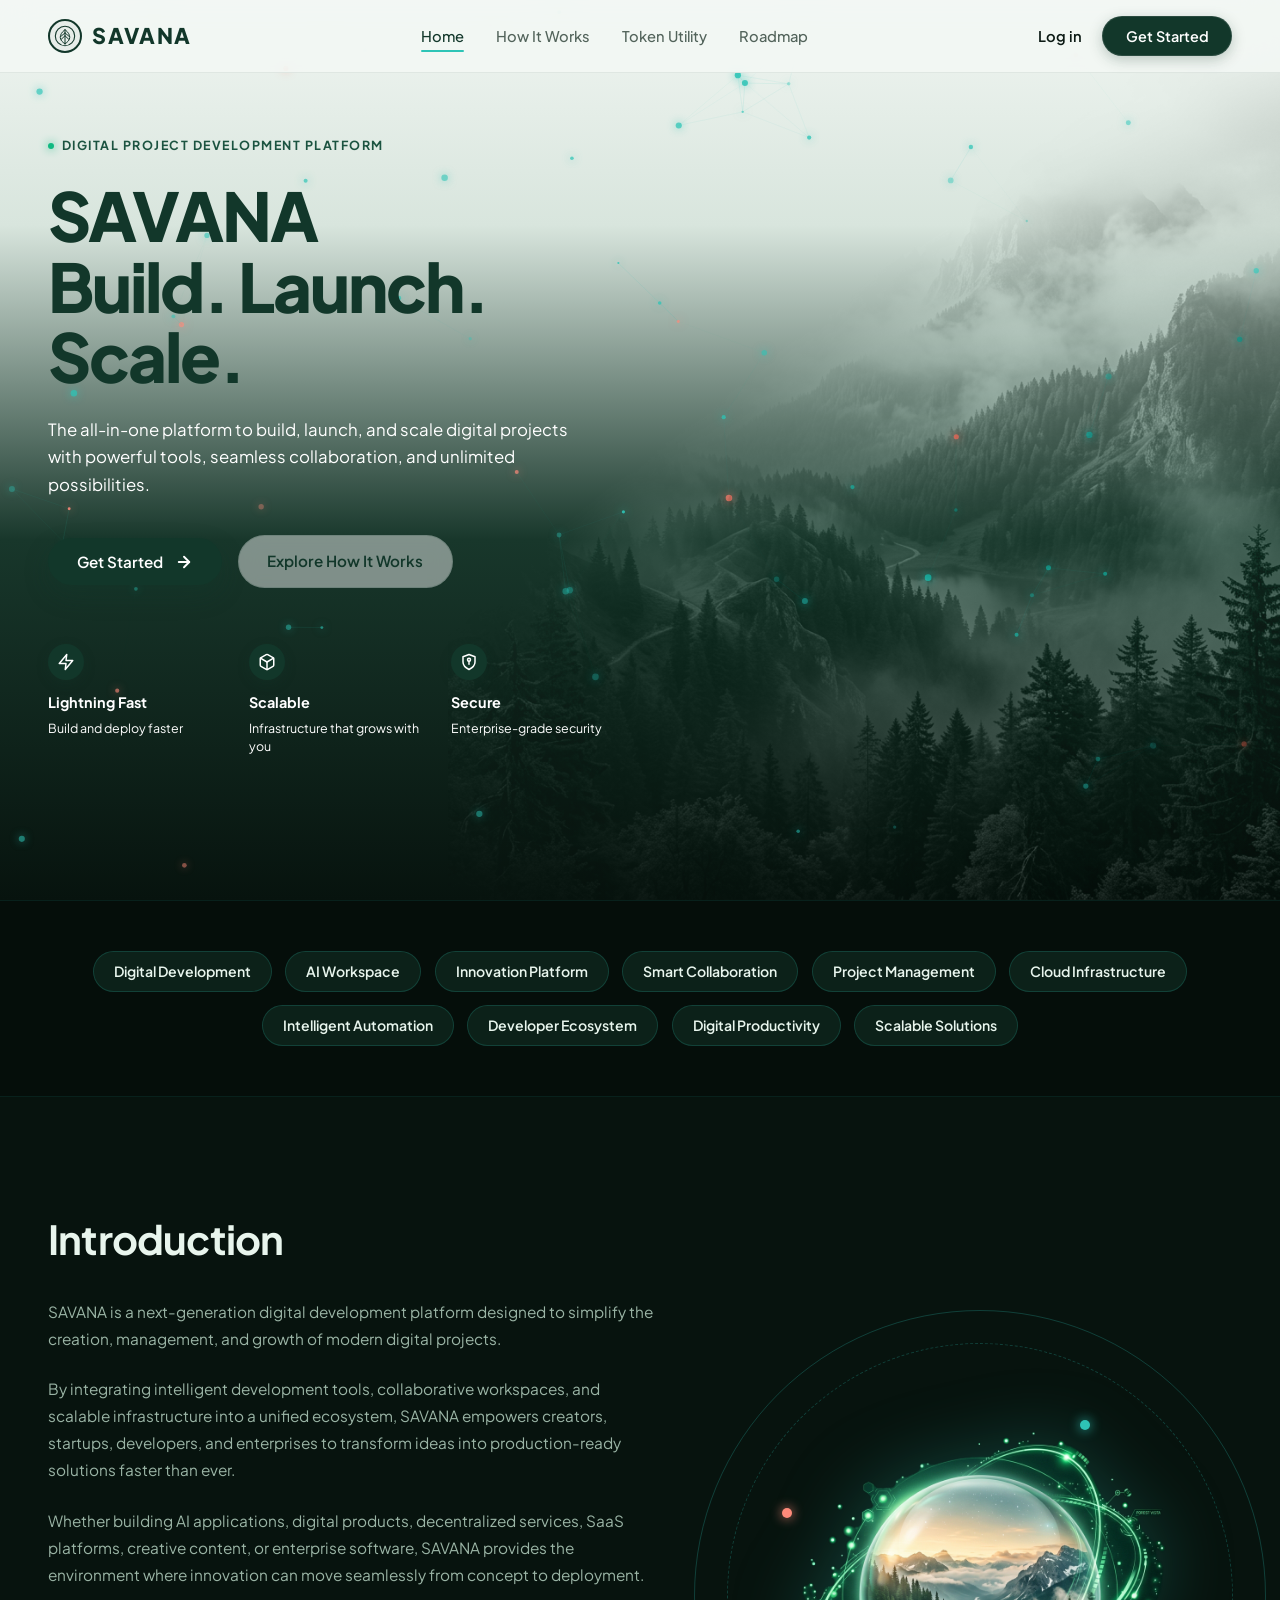
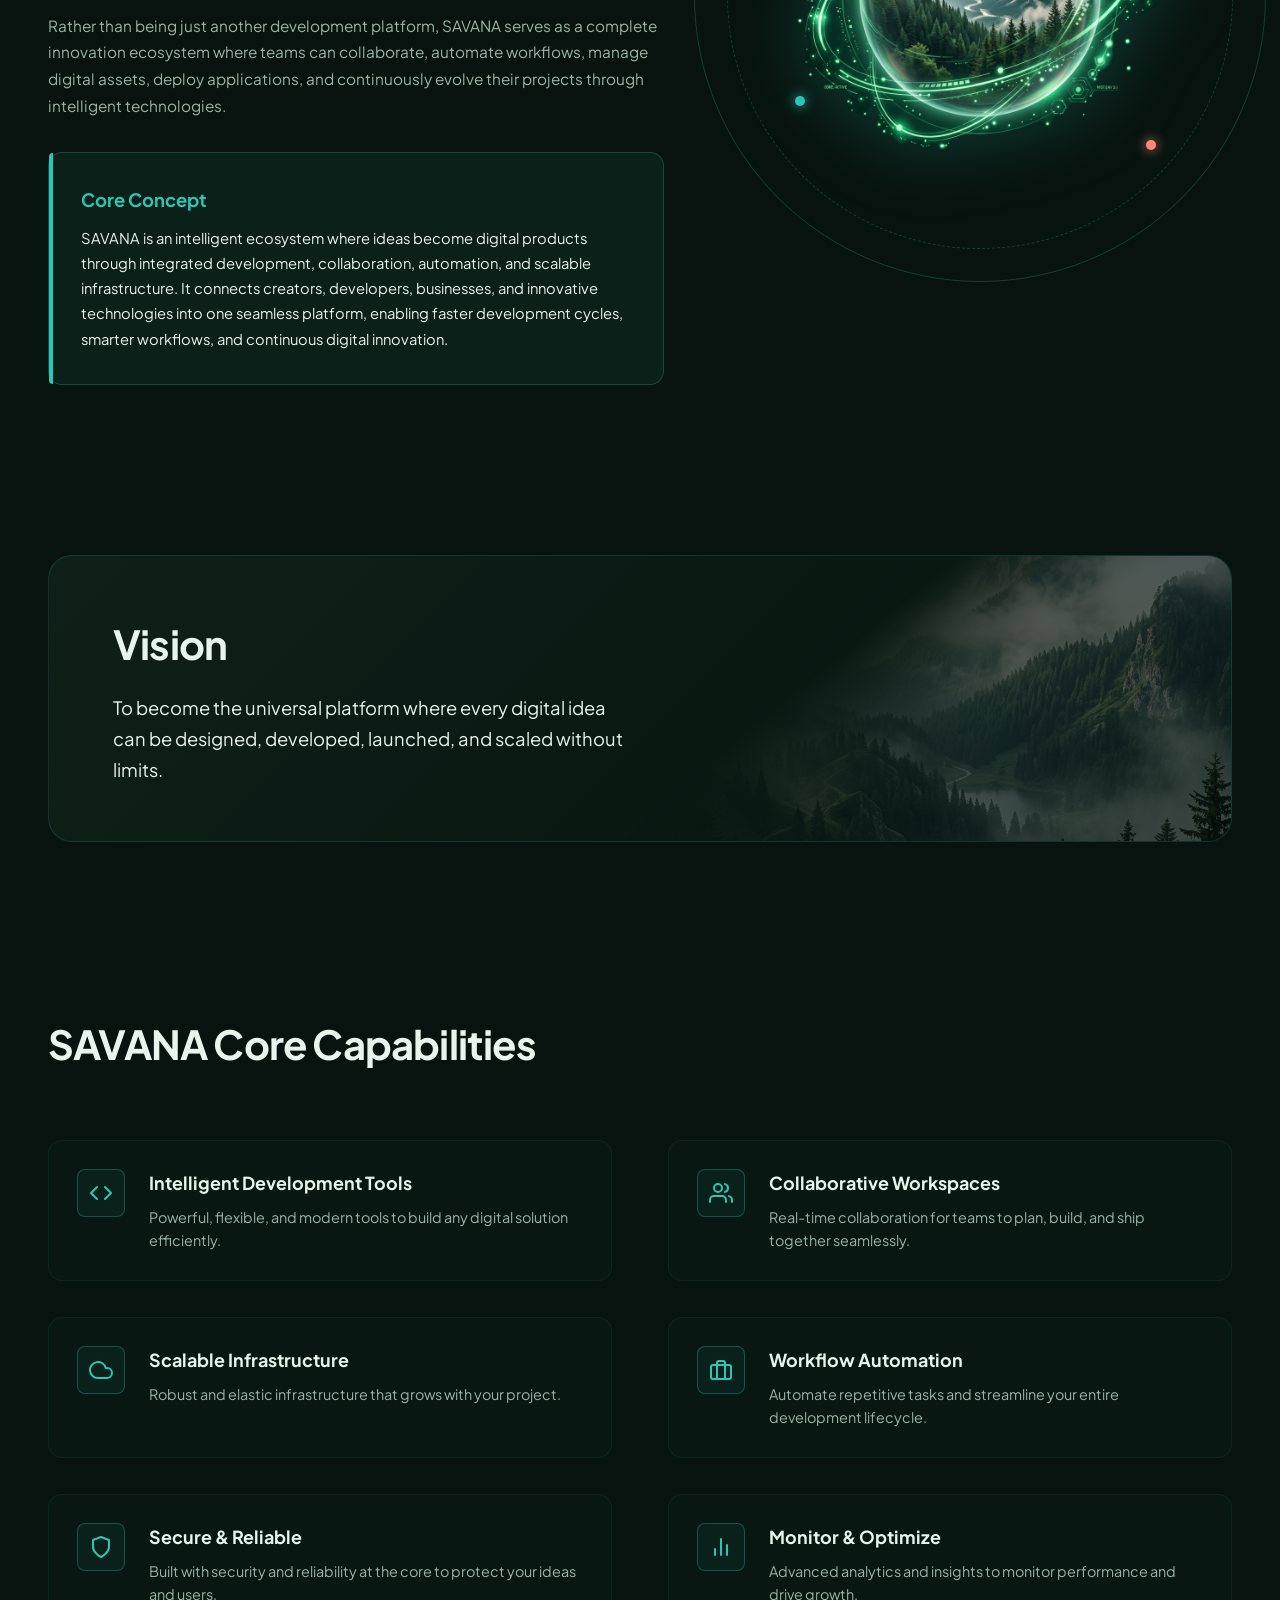
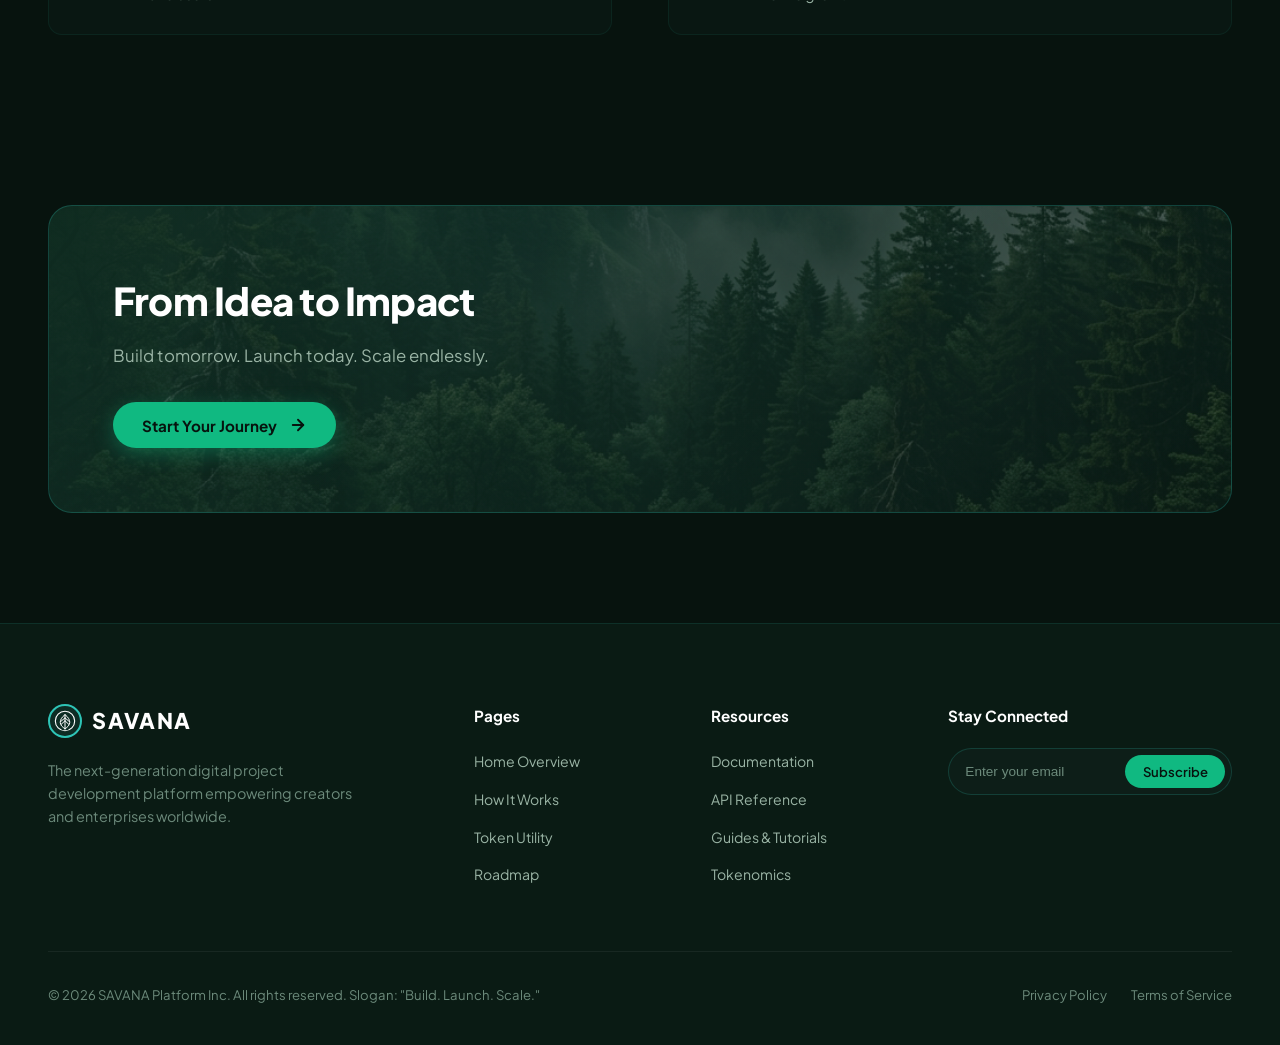
==== index.html @ 6db21a4c "Add files via upload" ====
<!DOCTYPE html>
<html lang="en">
<head>
  <meta charset="UTF-8">
  <meta name="viewport" content="width=device-width, initial-scale=1.0">
  <title>SAVANA - Build. Launch. Scale. | Digital Project Development Platform</title>
  <meta name="description" content="The all-in-one platform to build, launch, and scale digital projects with powerful tools, seamless collaboration, and unlimited possibilities.">
  
  <!-- Favicon -->
  <link rel="icon" type="image/svg+xml" href="assets/logo.svg">
  
  <!-- Google Fonts -->
  <link rel="preconnect" href="https://fonts.googleapis.com">
  <link rel="preconnect" href="https://fonts.gstatic.com" crossorigin>
  <link href="https://fonts.googleapis.com/css2?family=Plus+Jakarta+Sans:ital,wght@0,300;0,400;0,500;0,600;0,700;0,800;1,400&display=swap" rel="stylesheet">
  
  <!-- Main CSS -->
  <link rel="stylesheet" href="style.css">
</head>
<body>

  <!-- SITE HEADER / NAVBAR -->
  <header class="site-header" id="site-header">
    <div class="container header-container">
      <!-- Logo -->
      <a href="index.html" class="brand-logo" id="brand-logo">
        <div class="logo-icon">
          <svg width="22" height="22" viewBox="0 0 100 100" fill="none" stroke="currentColor" stroke-width="4.5" stroke-linecap="round" stroke-linejoin="round">
            <circle cx="50" cy="50" r="44" stroke-width="5" />
            <line x1="50" y1="85" x2="50" y2="21" />
            <path d="M 50 85 C 22 70 20 45 50 21 C 80 45 78 70 50 85 Z" />
            <line x1="50" y1="36" x2="31" y2="52" />
            <line x1="50" y1="49" x2="33" y2="65" />
            <line x1="50" y1="36" x2="69" y2="52" />
            <line x1="50" y1="49" x2="67" y2="65" />
          </svg>
        </div>
        <span>SAVANA</span>
      </a>

      <!-- Navigation Links -->
      <nav>
        <ul class="nav-menu">
          <li><a href="index.html" class="nav-link active">Home</a></li>
          <li><a href="how-it-works.html" class="nav-link">How It Works</a></li>
          <li><a href="tokenomics.html" class="nav-link">Token Utility</a></li>
          <li><a href="roadmap.html" class="nav-link">Roadmap</a></li>
        </ul>
      </nav>

      <!-- Action Buttons -->
      <div class="nav-actions">
        <button class="btn-login" id="open-login-btn">Log in</button>
        <button class="btn-primary" id="open-signup-btn">Get Started</button>
      </div>

      <!-- Mobile Toggle -->
      <div class="mobile-toggle" id="mobile-toggle" aria-label="Toggle Navigation">
        <span></span>
        <span></span>
        <span></span>
      </div>
    </div>
  </header>

  <!-- MAIN CONTENT -->
  <main>

    <!-- HERO SECTION -->
    <section class="hero-wrapper" id="hero">
      <canvas id="hero-canvas" class="hero-bg-canvas"></canvas>
      <div class="hero-image-overlay"></div>

      <div class="container">
        <div class="hero-content">
          <!-- Subtitle / Badge -->
          <div class="hero-badge">
            <span class="badge-pulse"></span>
            DIGITAL PROJECT DEVELOPMENT PLATFORM
          </div>

          <!-- Main Title & Tagline -->
          <h1 class="hero-title">
            <span>SAVANA</span>
            <span>Build. Launch.</span>
            <span>Scale.</span>
          </h1>

          <!-- Description -->
          <p class="hero-description">
            The all-in-one platform to build, launch, and scale digital projects with powerful tools, seamless collaboration, and unlimited possibilities.
          </p>

          <!-- Buttons -->
          <div class="hero-actions">
            <button class="btn-hero-primary trigger-auth" data-action="Get Started">
              Get Started
              <svg width="18" height="18" viewBox="0 0 24 24" fill="none" stroke="currentColor" stroke-width="2.5" stroke-linecap="round" stroke-linejoin="round">
                <line x1="5" y1="12" x2="19" y2="12"></line>
                <polyline points="12 5 19 12 12 19"></polyline>
              </svg>
            </button>
            <a href="how-it-works.html" class="btn-hero-secondary">
              Explore How It Works
            </a>
          </div>

          <!-- Feature Callouts (3 Badges) -->
          <div class="hero-features">
            <!-- Lightning Fast -->
            <div class="feature-badge-item">
              <div class="feature-icon-wrapper">
                <svg width="18" height="18" viewBox="0 0 24 24" fill="none" stroke="currentColor" stroke-width="2" stroke-linecap="round" stroke-linejoin="round">
                  <polygon points="13 2 3 14 12 14 11 22 21 10 12 10 13 2"></polygon>
                </svg>
              </div>
              <h3 class="feature-badge-title">Lightning Fast</h3>
              <p class="feature-badge-desc">Build and deploy faster</p>
            </div>

            <!-- Scalable -->
            <div class="feature-badge-item">
              <div class="feature-icon-wrapper">
                <svg width="18" height="18" viewBox="0 0 24 24" fill="none" stroke="currentColor" stroke-width="2" stroke-linecap="round" stroke-linejoin="round">
                  <path d="M21 16V8a2 2 0 0 0-1-1.73l-7-4a2 2 0 0 0-2 0l-7 4A2 2 0 0 0 3 8v8a2 2 0 0 0 1 1.73l7 4a2 2 0 0 0 2 0l7-4A2 2 0 0 0 21 16z"></path>
                  <polyline points="3.27 6.96 12 12.01 20.73 6.96"></polyline>
                  <line x1="12" y1="22.08" x2="12" y2="12"></line>
                </svg>
              </div>
              <h3 class="feature-badge-title">Scalable</h3>
              <p class="feature-badge-desc">Infrastructure that grows with you</p>
            </div>

            <!-- Secure -->
            <div class="feature-badge-item">
              <div class="feature-icon-wrapper">
                <svg width="18" height="18" viewBox="0 0 24 24" fill="none" stroke="currentColor" stroke-width="2" stroke-linecap="round" stroke-linejoin="round">
                  <path d="M12 22s8-4 8-10V5l-8-3-8 3v7c0 6 8 10 8 10z"></path>
                  <path d="M12 11a2 2 0 1 0 0-4 2 2 0 0 0 0 4z"></path>
                  <path d="M12 11v4"></path>
                </svg>
              </div>
              <h3 class="feature-badge-title">Secure</h3>
              <p class="feature-badge-desc">Enterprise-grade security</p>
            </div>
          </div>

        </div>
      </div>
    </section>

    <!-- ECOSYSTEM KEYWORDS BADGES -->
    <section class="keywords-section">
      <div class="container">
        <div class="keywords-cloud">
          <span class="keyword-badge">Digital Development</span>
          <span class="keyword-badge">AI Workspace</span>
          <span class="keyword-badge">Innovation Platform</span>
          <span class="keyword-badge">Smart Collaboration</span>
          <span class="keyword-badge">Project Management</span>
          <span class="keyword-badge">Cloud Infrastructure</span>
          <span class="keyword-badge">Intelligent Automation</span>
          <span class="keyword-badge">Developer Ecosystem</span>
          <span class="keyword-badge">Digital Productivity</span>
          <span class="keyword-badge">Scalable Solutions</span>
        </div>
      </div>
    </section>

    <!-- INTRODUCTION SECTION -->
    <section class="section-intro" id="platform">
      <div class="container">
        <div class="intro-grid">
          
          <!-- Text Column -->
          <div class="intro-text-content">
            <h2 class="section-title">Introduction</h2>
            
            <p>SAVANA is a next-generation digital development platform designed to simplify the creation, management, and growth of modern digital projects.</p>
            
            <p>By integrating intelligent development tools, collaborative workspaces, and scalable infrastructure into a unified ecosystem, SAVANA empowers creators, startups, developers, and enterprises to transform ideas into production-ready solutions faster than ever.</p>
            
            <p>Whether building AI applications, digital products, decentralized services, SaaS platforms, creative content, or enterprise software, SAVANA provides the environment where innovation can move seamlessly from concept to deployment.</p>
            
            <p>Rather than being just another development platform, SAVANA serves as a complete innovation ecosystem where teams can collaborate, automate workflows, manage digital assets, deploy applications, and continuously evolve their projects through intelligent technologies.</p>

            <!-- Core Concept Box -->
            <div class="concept-box">
              <h3 class="concept-title">Core Concept</h3>
              <p style="margin:0; font-size:0.92rem; color:var(--color-text-dark-main); line-height:1.7;">
                SAVANA is an intelligent ecosystem where ideas become digital products through integrated development, collaboration, automation, and scalable infrastructure. It connects creators, developers, businesses, and innovative technologies into one seamless platform, enabling faster development cycles, smarter workflows, and continuous digital innovation.
              </p>
            </div>
          </div>

          <!-- Globe Graphic Column -->
          <div class="intro-visual-wrapper">
            <div class="orb-display-card">
              <!-- Outer CSS Rings & Nodes -->
              <div class="orbital-ring ring-1"></div>
              <div class="orbital-ring ring-2"></div>
              <div class="orbital-node" style="top: 10%; right: 25%;"></div>
              <div class="orbital-node coral" style="bottom: 15%; right: 10%;"></div>
              <div class="orbital-node" style="bottom: 25%; left: 8%;"></div>
              <div class="orbital-node coral" style="top: 30%; left: 5%;"></div>
              
              <!-- Orbital Globe Orb Image -->
              <img src="assets/globe_orb.png" alt="SAVANA Ecosystem Orbital Orb" class="orb-img">
            </div>
          </div>

        </div>
      </div>
    </section>

    <!-- VISION SECTION -->
    <section class="section-vision">
      <div class="container">
        <div class="vision-card">
          <div class="vision-bg-art"></div>
          <div class="vision-content">
            <h2 class="section-title">Vision</h2>
            <p class="vision-text">
              To become the universal platform where every digital idea can be designed, developed, launched, and scaled without limits.
            </p>
          </div>
        </div>
      </div>
    </section>

    <!-- SAVANA CORE CAPABILITIES -->
    <section class="section-capabilities">
      <div class="container">
        <div class="capabilities-header">
          <h2 class="section-title">SAVANA Core Capabilities</h2>
        </div>

        <div class="capabilities-grid">
          
          <!-- 1. Intelligent Development Tools -->
          <div class="capability-card" data-capability="Intelligent Development Tools">
            <div class="capability-icon">
              <svg width="24" height="24" viewBox="0 0 24 24" fill="none" stroke="currentColor" stroke-width="2" stroke-linecap="round" stroke-linejoin="round">
                <polyline points="16 18 22 12 16 6"></polyline>
                <polyline points="8 6 2 12 8 18"></polyline>
              </svg>
            </div>
            <div class="capability-body">
              <h3 class="capability-title">Intelligent Development Tools</h3>
              <p class="capability-desc">Powerful, flexible, and modern tools to build any digital solution efficiently.</p>
            </div>
          </div>

          <!-- 2. Collaborative Workspaces -->
          <div class="capability-card" data-capability="Collaborative Workspaces">
            <div class="capability-icon">
              <svg width="24" height="24" viewBox="0 0 24 24" fill="none" stroke="currentColor" stroke-width="2" stroke-linecap="round" stroke-linejoin="round">
                <path d="M17 21v-2a4 4 0 0 0-4-4H5a4 4 0 0 0-4 4v2"></path>
                <circle cx="9" cy="7" r="4"></circle>
                <path d="M23 21v-2a4 4 0 0 0-3-3.87"></path>
                <path d="M16 3.13a4 4 0 0 1 0 7.75"></path>
              </svg>
            </div>
            <div class="capability-body">
              <h3 class="capability-title">Collaborative Workspaces</h3>
              <p class="capability-desc">Real-time collaboration for teams to plan, build, and ship together seamlessly.</p>
            </div>
          </div>

          <!-- 3. Scalable Infrastructure -->
          <div class="capability-card" data-capability="Scalable Infrastructure">
            <div class="capability-icon">
              <svg width="24" height="24" viewBox="0 0 24 24" fill="none" stroke="currentColor" stroke-width="2" stroke-linecap="round" stroke-linejoin="round">
                <path d="M18 10h-1.26A8 8 0 1 0 9 20h9a5 5 0 0 0 0-10z"></path>
              </svg>
            </div>
            <div class="capability-body">
              <h3 class="capability-title">Scalable Infrastructure</h3>
              <p class="capability-desc">Robust and elastic infrastructure that grows with your project.</p>
            </div>
          </div>

          <!-- 4. Workflow Automation -->
          <div class="capability-card" data-capability="Workflow Automation">
            <div class="capability-icon">
              <svg width="24" height="24" viewBox="0 0 24 24" fill="none" stroke="currentColor" stroke-width="2" stroke-linecap="round" stroke-linejoin="round">
                <rect x="2" y="7" width="20" height="14" rx="2" ry="2"></rect>
                <path d="M16 21V5a2 2 0 0 0-2-2h-4a2 2 0 0 0-2 2v16"></path>
              </svg>
            </div>
            <div class="capability-body">
              <h3 class="capability-title">Workflow Automation</h3>
              <p class="capability-desc">Automate repetitive tasks and streamline your entire development lifecycle.</p>
            </div>
          </div>

          <!-- 5. Secure & Reliable -->
          <div class="capability-card" data-capability="Secure & Reliable">
            <div class="capability-icon">
              <svg width="24" height="24" viewBox="0 0 24 24" fill="none" stroke="currentColor" stroke-width="2" stroke-linecap="round" stroke-linejoin="round">
                <path d="M12 22s8-4 8-10V5l-8-3-8 3v7c0 6 8 10 8 10z"></path>
              </svg>
            </div>
            <div class="capability-body">
              <h3 class="capability-title">Secure & Reliable</h3>
              <p class="capability-desc">Built with security and reliability at the core to protect your ideas and users.</p>
            </div>
          </div>

          <!-- 6. Monitor & Optimize -->
          <div class="capability-card" data-capability="Monitor & Optimize">
            <div class="capability-icon">
              <svg width="24" height="24" viewBox="0 0 24 24" fill="none" stroke="currentColor" stroke-width="2" stroke-linecap="round" stroke-linejoin="round">
                <line x1="18" y1="20" x2="18" y2="10"></line>
                <line x1="12" y1="20" x2="12" y2="4"></line>
                <line x1="6" y1="20" x2="6" y2="14"></line>
              </svg>
            </div>
            <div class="capability-body">
              <h3 class="capability-title">Monitor & Optimize</h3>
              <p class="capability-desc">Advanced analytics and insights to monitor performance and drive growth.</p>
            </div>
          </div>

        </div>
      </div>
    </section>

    <!-- FROM IDEA TO IMPACT CTA BANNER -->
    <section class="section-cta">
      <div class="container">
        <div class="cta-banner-card">
          <div class="cta-bg-artwork"></div>
          <div class="cta-content">
            <h2 class="cta-title">From Idea to Impact</h2>
            <p class="cta-subtitle">Build tomorrow. Launch today. Scale endlessly.</p>
            <button class="btn-cta-green trigger-auth" data-action="Start Your Journey">
              Start Your Journey
              <svg width="18" height="18" viewBox="0 0 24 24" fill="none" stroke="currentColor" stroke-width="2.5" stroke-linecap="round" stroke-linejoin="round">
                <line x1="5" y1="12" x2="19" y2="12"></line>
                <polyline points="12 5 19 12 12 19"></polyline>
              </svg>
            </button>
          </div>
        </div>
      </div>
    </section>

  </main>

  <!-- FOOTER -->
  <footer class="site-footer">
    <div class="container">
      <div class="footer-grid">
        
        <div class="footer-brand">
          <a href="index.html" class="brand-logo footer-logo">
            <div class="logo-icon">
              <svg width="22" height="22" viewBox="0 0 100 100" fill="none" stroke="currentColor" stroke-width="4.5" stroke-linecap="round" stroke-linejoin="round">
                <circle cx="50" cy="50" r="44" stroke-width="5" />
                <line x1="50" y1="85" x2="50" y2="21" />
                <path d="M 50 85 C 22 70 20 45 50 21 C 80 45 78 70 50 85 Z" />
                <line x1="50" y1="36" x2="31" y2="52" />
                <line x1="50" y1="49" x2="33" y2="65" />
                <line x1="50" y1="36" x2="69" y2="52" />
                <line x1="50" y1="49" x2="67" y2="65" />
              </svg>
            </div>
            <span>SAVANA</span>
          </a>
          <p class="footer-tagline">
            The next-generation digital project development platform empowering creators and enterprises worldwide.
          </p>
        </div>

        <div>
          <h4 class="footer-heading">Pages</h4>
          <ul class="footer-links">
            <li><a href="index.html">Home Overview</a></li>
            <li><a href="how-it-works.html">How It Works</a></li>
            <li><a href="tokenomics.html">Token Utility</a></li>
            <li><a href="roadmap.html">Roadmap</a></li>
          </ul>
        </div>

        <div>
          <h4 class="footer-heading">Resources</h4>
          <ul class="footer-links">
            <li><a href="roadmap.html">Documentation</a></li>
            <li><a href="how-it-works.html">API Reference</a></li>
            <li><a href="how-it-works.html">Guides & Tutorials</a></li>
            <li><a href="tokenomics.html">Tokenomics</a></li>
          </ul>
        </div>

        <div>
          <h4 class="footer-heading">Stay Connected</h4>
          <form class="newsletter-form" id="newsletter-form">
            <div class="newsletter-input-group">
              <input type="email" placeholder="Enter your email" required>
              <button type="submit" class="btn-subscribe">Subscribe</button>
            </div>
          </form>
        </div>

      </div>

      <div class="footer-bottom">
        <p>&copy; 2026 SAVANA Platform Inc. All rights reserved. Slogan: "Build. Launch. Scale."</p>
        <div style="display: flex; gap: 1.5rem;">
          <a href="#" style="color: inherit;">Privacy Policy</a>
          <a href="#" style="color: inherit;">Terms of Service</a>
        </div>
      </div>
    </div>
  </footer>

  <!-- AUTH MODAL -->
  <div class="modal-overlay" id="auth-modal">
    <div class="modal-box">
      <button class="modal-close" id="modal-close-btn">&times;</button>
      <h3 class="modal-title" id="modal-title">Get Started with SAVANA</h3>
      <p class="modal-subtitle" id="modal-subtitle">Enter your details to create your developer workspace.</p>
      
      <form id="auth-form">
        <div class="form-group">
          <label for="input-email">Email Address</label>
          <input type="email" id="input-email" class="form-control" placeholder="name@company.com" required>
        </div>
        <div class="form-group">
          <label for="input-password">Password</label>
          <input type="password" id="input-password" class="form-control" placeholder="••••••••••••" required>
        </div>
        <button type="submit" class="btn-form-submit" id="modal-submit-btn">Create Free Account</button>
      </form>
    </div>
  </div>

  <div class="toast-container" id="toast-container"></div>
  <script src="script.js"></script>
</body>
</html>
---- style.css ----
/* ==========================================================================
   SAVANA - Modern Digital Project Development Platform
   Design System & Master Stylesheet (Multi-Page Expansion)
   ========================================================================== */

/* --------------------------------------------------------------------------
   1. COLOR PALETTE & DESIGN TOKENS
   -------------------------------------------------------------------------- */
:root {
  /* Color System */
  --color-bg-light: #f3f7f4;
  --color-bg-header: rgba(243, 247, 244, 0.88);
  --color-bg-dark: #07130e;
  --color-bg-dark-alt: #0a1b14;
  --color-bg-card: rgba(16, 36, 28, 0.65);
  --color-bg-card-hover: rgba(23, 50, 39, 0.85);

  /* Primary & Accent Colors */
  --color-primary: #12372a;
  --color-primary-hover: #1b4d3e;
  --color-accent-mint: #2ec4b6;
  --color-accent-emerald: #10b981;
  --color-accent-glow: #34d399;
  --color-accent-coral: #ff8a7a;
  --color-accent-coral-glow: #ff9f8e;

  /* Typography Colors */
  --color-text-main: #0c1a14;
  --color-text-muted: #52635a;
  --color-text-dark-main: #e8f5ed;
  --color-text-dark-muted: #9ab4a5;
  --color-text-dark-sub: #6c8a7b;

  /* Glassmorphism & Borders */
  --border-light: rgba(18, 55, 42, 0.12);
  --border-dark: rgba(46, 196, 182, 0.18);
  --border-glow: rgba(46, 196, 182, 0.4);
  --glass-bg: rgba(255, 255, 255, 0.1);
  --glass-border: rgba(255, 255, 255, 0.18);
  --glass-dark-bg: rgba(12, 28, 22, 0.7);

  /* Fonts */
  --font-family:
    "Plus Jakarta Sans", -apple-system, BlinkMacSystemFont, "Segoe UI", Roboto,
    sans-serif;
  --font-mono: "JetBrains Mono", monospace;

  /* Shadows & Easing */
  --shadow-sm: 0 4px 12px rgba(0, 0, 0, 0.05);
  --shadow-md: 0 8px 30px rgba(0, 0, 0, 0.15);
  --shadow-glow: 0 0 25px rgba(46, 196, 182, 0.25);
  --shadow-coral-glow: 0 0 20px rgba(255, 138, 122, 0.3);
  --transition-fast: 0.2s cubic-bezier(0.16, 1, 0.3, 1);
  --transition-normal: 0.35s cubic-bezier(0.16, 1, 0.3, 1);
  --transition-slow: 0.6s cubic-bezier(0.16, 1, 0.3, 1);

  /* Border Radius */
  --radius-sm: 8px;
  --radius-md: 14px;
  --radius-lg: 24px;
  --radius-full: 9999px;
}

/* --------------------------------------------------------------------------
   2. GLOBAL RESET & BASE STYLES
   -------------------------------------------------------------------------- */
*,
*::before,
*::after {
  box-sizing: border-box;
  margin: 0;
  padding: 0;
}

html {
  font-family: var(--font-family);
  font-size: 16px;
  scroll-behavior: smooth;
  background-color: var(--color-bg-dark);
  color: var(--color-text-dark-main);
  -webkit-font-smoothing: antialiased;
  -moz-osx-font-smoothing: grayscale;
}

body {
  min-height: 100vh;
  overflow-x: hidden;
  line-height: 1.6;
}

a {
  color: inherit;
  text-decoration: none;
}

button {
  font-family: inherit;
  cursor: pointer;
  border: none;
  background: none;
}

img,
svg {
  display: block;
  max-width: 100%;
}

.container {
  width: 100%;
  max-width: 1240px;
  margin: 0 auto;
  padding: 0 1.75rem;
}

/* Custom Scrollbar */
::-webkit-scrollbar {
  width: 8px;
}

::-webkit-scrollbar-track {
  background: var(--color-bg-dark);
}

::-webkit-scrollbar-thumb {
  background: rgba(46, 196, 182, 0.25);
  border-radius: var(--radius-full);
}

::-webkit-scrollbar-thumb:hover {
  background: var(--color-accent-mint);
}

/* --------------------------------------------------------------------------
   3. HEADER & NAVIGATION
   -------------------------------------------------------------------------- */
.site-header {
  position: fixed;
  top: 0;
  left: 0;
  right: 0;
  z-index: 1000;
  background: var(--color-bg-header);
  backdrop-filter: blur(16px);
  -webkit-backdrop-filter: blur(16px);
  border-bottom: 1px solid rgba(18, 55, 42, 0.08);
  transition: all var(--transition-normal);
}

.site-header.scrolled {
  background: rgba(7, 19, 14, 0.88);
  border-bottom: 1px solid rgba(46, 196, 182, 0.15);
  box-shadow: 0 10px 30px rgba(0, 0, 0, 0.3);
}

.header-container {
  display: flex;
  align-items: center;
  justify-content: space-between;
  height: 72px;
}

.brand-logo {
  display: flex;
  align-items: center;
  gap: 0.65rem;
  font-weight: 800;
  font-size: 1.35rem;
  letter-spacing: 0.06em;
  color: var(--color-primary);
  transition: color var(--transition-fast);
}

.site-header.scrolled .brand-logo {
  color: #ffffff;
}

.logo-icon {
  width: 34px;
  height: 34px;
  display: flex;
  align-items: center;
  justify-content: center;
  border-radius: 50%;
  border: 2px solid var(--color-primary);
  background: rgba(18, 55, 42, 0.05);
  transition: all var(--transition-fast);
}

.site-header.scrolled .logo-icon {
  border-color: var(--color-accent-mint);
  background: rgba(46, 196, 182, 0.1);
}

.brand-logo:hover .logo-icon {
  transform: rotate(15deg) scale(1.05);
}

.nav-menu {
  display: flex;
  align-items: center;
  gap: 2rem;
  list-style: none;
}

.nav-link {
  font-size: 0.92rem;
  font-weight: 500;
  color: var(--color-text-muted);
  transition: color var(--transition-fast);
  position: relative;
  padding: 0.4rem 0;
}

.site-header.scrolled .nav-link {
  color: var(--color-text-dark-muted);
}

.nav-link:hover,
.nav-link.active {
  color: var(--color-primary);
}

.site-header.scrolled .nav-link:hover,
.site-header.scrolled .nav-link.active {
  color: var(--color-accent-mint);
}

.nav-link::after {
  content: "";
  position: absolute;
  bottom: 0;
  left: 0;
  width: 0;
  height: 2px;
  background: var(--color-accent-mint);
  border-radius: 2px;
  transition: width var(--transition-fast);
}

.nav-link:hover::after,
.nav-link.active::after {
  width: 100%;
}

.nav-actions {
  display: flex;
  align-items: center;
  gap: 1.25rem;
}

.btn-login {
  font-size: 0.92rem;
  font-weight: 600;
  color: var(--color-text-main);
  transition: color var(--transition-fast);
}

.site-header.scrolled .btn-login {
  color: var(--color-text-dark-main);
}

.btn-login:hover {
  color: var(--color-accent-emerald);
}

.btn-primary {
  display: inline-flex;
  align-items: center;
  justify-content: center;
  gap: 0.5rem;
  padding: 0.65rem 1.4rem;
  background: var(--color-primary);
  color: #ffffff;
  font-size: 0.9rem;
  font-weight: 600;
  border-radius: var(--radius-full);
  transition: all var(--transition-fast);
  box-shadow: 0 4px 14px rgba(18, 55, 42, 0.25);
  border: 1px solid rgba(255, 255, 255, 0.1);
}

.btn-primary:hover {
  background: var(--color-primary-hover);
  transform: translateY(-2px);
  box-shadow: 0 8px 24px rgba(18, 55, 42, 0.4);
}

.mobile-toggle {
  display: none;
  flex-direction: column;
  gap: 5px;
  width: 28px;
  height: 20px;
}

.mobile-toggle span {
  display: block;
  height: 2px;
  width: 100%;
  background: var(--color-text-main);
  border-radius: 2px;
  transition: all var(--transition-fast);
}

/* --------------------------------------------------------------------------
   4. HERO SECTION (HOME)
   -------------------------------------------------------------------------- */
.hero-wrapper {
  position: relative;
  min-height: 100vh;
  padding-top: 130px;
  padding-bottom: 90px;
  background: linear-gradient(180deg,
      #f1f6f2 0%,
      #d8e5dd 25%,
      #18372b 60%,
      #07130e 100%);
  overflow: hidden;
}

.hero-bg-canvas {
  position: absolute;
  top: 0;
  left: 0;
  width: 100%;
  height: 100%;
  pointer-events: none;
  z-index: 1;
}

.hero-image-overlay {
  position: absolute;
  top: 0;
  right: 0;
  width: 65%;
  height: 100%;
  background-image: url("assets/hero_bg.png");
  background-size: cover;
  background-position: center right;
  opacity: 0.45;
  mix-blend-mode: luminosity;
  mask-image:
    linear-gradient(to left, rgba(0, 0, 0, 1) 30%, rgba(0, 0, 0, 0) 100%),
    linear-gradient(to bottom, rgba(0, 0, 0, 1) 70%, rgba(0, 0, 0, 0) 100%);
  -webkit-mask-image:
    linear-gradient(to left, rgba(0, 0, 0, 1) 30%, rgba(0, 0, 0, 0) 100%),
    linear-gradient(to bottom, rgba(0, 0, 0, 1) 70%, rgba(0, 0, 0, 0) 100%);
  pointer-events: none;
  z-index: 2;
}

.hero-content {
  position: relative;
  z-index: 10;
  max-width: 640px;
}

.hero-badge {
  display: inline-flex;
  align-items: center;
  gap: 0.5rem;
  font-size: 0.78rem;
  font-weight: 700;
  letter-spacing: 0.12em;
  text-transform: uppercase;
  color: #1b5340;
  margin-bottom: 1.5rem;
}

.badge-pulse {
  width: 6px;
  height: 6px;
  background-color: var(--color-accent-emerald);
  border-radius: 50%;
  box-shadow: 0 0 10px var(--color-accent-emerald);
  animation: pulse-dot 2s infinite;
}

@keyframes pulse-dot {
  0% {
    transform: scale(0.95);
    box-shadow: 0 0 0 0 rgba(16, 185, 129, 0.7);
  }

  70% {
    transform: scale(1);
    box-shadow: 0 0 0 8px rgba(16, 185, 129, 0);
  }

  100% {
    transform: scale(0.95);
    box-shadow: 0 0 0 0 rgba(16, 185, 129, 0);
  }
}

.hero-title {
  font-size: 4.2rem;
  line-height: 1.05;
  font-weight: 800;
  letter-spacing: -0.03em;
  color: var(--color-primary);
  margin-bottom: 1.5rem;
}

.hero-title span {
  display: block;
}

.hero-description {
  font-size: 1.05rem;
  line-height: 1.65;
  color: #ffffff;
  margin-bottom: 2.25rem;
  max-width: 520px;
}

.hero-actions {
  display: flex;
  align-items: center;
  gap: 1rem;
  margin-bottom: 3.5rem;
}

.btn-hero-primary {
  display: inline-flex;
  align-items: center;
  gap: 0.75rem;
  padding: 0.85rem 1.8rem;
  background: var(--color-primary);
  color: #ffffff;
  font-size: 0.95rem;
  font-weight: 600;
  border-radius: var(--radius-full);
  box-shadow: 0 10px 25px rgba(18, 55, 42, 0.3);
  transition: all var(--transition-fast);
}

.btn-hero-primary:hover {
  background: var(--color-primary-hover);
  transform: translateY(-2px) scale(1.02);
  box-shadow: 0 14px 30px rgba(18, 55, 42, 0.45);
}

.btn-hero-primary svg {
  transition: transform var(--transition-fast);
}

.btn-hero-primary:hover svg {
  transform: translateX(4px);
}

.btn-hero-secondary {
  display: inline-flex;
  align-items: center;
  padding: 0.85rem 1.8rem;
  background: rgba(255, 255, 255, 0.45);
  backdrop-filter: blur(10px);
  -webkit-backdrop-filter: blur(10px);
  color: var(--color-primary);
  font-size: 0.95rem;
  font-weight: 600;
  border-radius: var(--radius-full);
  border: 1px solid rgba(18, 55, 42, 0.15);
  transition: all var(--transition-fast);
}

.btn-hero-secondary:hover {
  background: rgba(255, 255, 255, 0.75);
  transform: translateY(-2px);
  box-shadow: 0 8px 20px rgba(0, 0, 0, 0.08);
}

/* Hero Feature Cards */
.hero-features {
  display: grid;
  grid-template-columns: repeat(3, 1fr);
  gap: 1.5rem;
  max-width: 580px;
}

.feature-badge-item {
  display: flex;
  flex-direction: column;
  gap: 0.35rem;
}

.feature-icon-wrapper {
  width: 36px;
  height: 36px;
  border-radius: 50%;
  background: var(--color-primary);
  color: #ffffff;
  display: flex;
  align-items: center;
  justify-content: center;
  margin-bottom: 0.35rem;
  box-shadow: 0 4px 12px rgba(18, 55, 42, 0.25);
  transition: transform var(--transition-fast);
}

.feature-badge-item:hover .feature-icon-wrapper {
  transform: translateY(-3px) rotate(8deg);
  background: var(--color-accent-emerald);
}

.feature-badge-title {
  font-size: 0.9rem;
  font-weight: 700;
  color: white;
}

.feature-badge-desc {
  font-size: 0.78rem;
  line-height: 1.4;
  color: #ffffff;
}

/* --------------------------------------------------------------------------
   5. SUBPAGE HERO BANNER (For How It Works, Tokenomics, Roadmap)
   -------------------------------------------------------------------------- */
.subpage-hero {
  position: relative;
  padding-top: 140px;
  padding-bottom: 70px;
  background: linear-gradient(180deg, #10291f 0%, #07130e 100%);
  border-bottom: 1px solid rgba(46, 196, 182, 0.15);
  overflow: hidden;
}

.subpage-hero-bg {
  position: absolute;
  top: 0;
  right: 0;
  width: 50%;
  height: 100%;
  background-image: url("assets/hero_bg.png");
  background-size: cover;
  background-position: center right;
  opacity: 0.25;
  mix-blend-mode: luminosity;
  pointer-events: none;
}

.subpage-title {
  font-size: 3.2rem;
  font-weight: 800;
  color: #ffffff;
  letter-spacing: -0.03em;
  margin-bottom: 1rem;
}

.subpage-subtitle {
  font-size: 1.1rem;
  line-height: 1.6;
  color: var(--color-text-dark-muted);
  max-width: 650px;
}

/* --------------------------------------------------------------------------
   6. INTRODUCTION & CORE CONCEPT SECTION
   -------------------------------------------------------------------------- */
.section-intro {
  padding: 110px 0;
  background-color: var(--color-bg-dark);
  position: relative;
}

.intro-grid {
  display: grid;
  grid-template-columns: 1.1fr 0.9fr;
  gap: 4rem;
  align-items: center;
}

.section-title {
  font-size: 2.5rem;
  font-weight: 700;
  color: var(--color-text-dark-main);
  letter-spacing: -0.02em;
  margin-bottom: 1.75rem;
}

.intro-text-content p {
  font-size: 0.96rem;
  line-height: 1.75;
  color: var(--color-text-dark-muted);
  margin-bottom: 1.5rem;
}

/* Core Concept Box */
.concept-box {
  background: rgba(16, 42, 32, 0.6);
  border: 1px solid rgba(46, 196, 182, 0.25);
  border-radius: var(--radius-md);
  padding: 2rem;
  margin-top: 2rem;
  position: relative;
}

.concept-box::before {
  content: "";
  position: absolute;
  top: 0;
  left: 0;
  width: 4px;
  height: 100%;
  background: var(--color-accent-mint);
  border-radius: 4px 0 0 4px;
}

.concept-title {
  font-size: 1.15rem;
  font-weight: 700;
  color: var(--color-accent-mint);
  margin-bottom: 0.75rem;
}

/* Ecosystem Keywords Cloud */
.keywords-section {
  padding: 50px 0;
  background-color: #050e0a;
  border-top: 1px solid rgba(46, 196, 182, 0.1);
  border-bottom: 1px solid rgba(46, 196, 182, 0.1);
}

.keywords-cloud {
  display: flex;
  flex-wrap: wrap;
  gap: 0.85rem;
  justify-content: center;
}

.keyword-badge {
  padding: 0.5rem 1.25rem;
  background: rgba(18, 48, 36, 0.6);
  border: 1px solid rgba(46, 196, 182, 0.2);
  border-radius: var(--radius-full);
  font-size: 0.88rem;
  font-weight: 600;
  color: var(--color-text-dark-main);
  transition: all var(--transition-fast);
}

.keyword-badge:hover {
  background: var(--color-accent-mint);
  color: var(--color-bg-dark);
  box-shadow: 0 0 15px rgba(46, 196, 182, 0.4);
  transform: translateY(-2px);
}

/* Intro Globe Graphic Container */
.intro-visual-wrapper {
  position: relative;
  display: flex;
  align-items: center;
  justify-content: center;
}

.orb-display-card {
  position: relative;
  width: 100%;
  max-width: 440px;
  aspect-ratio: 1;
  border-radius: 50%;
  display: flex;
  align-items: center;
  justify-content: center;
}

.orb-img {
  width: 100%;
  height: 100%;
  object-fit: contain;
  filter: drop-shadow(0 0 35px rgba(46, 196, 182, 0.25));
  animation: pulse-glow 8s ease-in-out infinite alternate;
}

@keyframes pulse-glow {
  0% {
    transform: scale(0.98);
    filter: drop-shadow(0 0 25px rgba(46, 196, 182, 0.2));
  }

  100% {
    transform: scale(1.02);
    filter: drop-shadow(0 0 45px rgba(46, 196, 182, 0.4));
  }
}

/* Orbital Rings CSS graphic layer */
.orbital-ring {
  position: absolute;
  border: 1px solid rgba(46, 196, 182, 0.25);
  border-radius: 50%;
  pointer-events: none;
}

.ring-1 {
  width: 115%;
  height: 115%;
  border-style: dashed;
  animation: spin-slow 40s linear infinite;
}

.ring-2 {
  width: 130%;
  height: 130%;
  animation: spin-slow 65s linear infinite reverse;
}

@keyframes spin-slow {
  from {
    transform: rotate(0deg);
  }

  to {
    transform: rotate(360deg);
  }
}

.orbital-node {
  position: absolute;
  width: 10px;
  height: 10px;
  border-radius: 50%;
  background: var(--color-accent-mint);
  box-shadow: 0 0 12px var(--color-accent-mint);
}

.orbital-node.coral {
  background: var(--color-accent-coral);
  box-shadow: 0 0 12px var(--color-accent-coral);
}

/* --------------------------------------------------------------------------
   7. VISION SECTION
   -------------------------------------------------------------------------- */
.section-vision {
  padding: 60px 0;
  background-color: var(--color-bg-dark);
}

.vision-card {
  position: relative;
  background: linear-gradient(135deg,
      rgba(16, 36, 28, 0.8),
      rgba(7, 19, 14, 0.95));
  border: 1px solid rgba(46, 196, 182, 0.18);
  border-radius: var(--radius-lg);
  padding: 3.5rem 4rem;
  overflow: hidden;
  display: flex;
  align-items: center;
  justify-content: space-between;
}

.vision-bg-art {
  position: absolute;
  right: 0;
  top: 0;
  width: 55%;
  height: 100%;
  background-image: url("assets/hero_bg.png");
  background-size: cover;
  background-position: center right;
  opacity: 0.35;
  mask-image: linear-gradient(to left,
      rgba(0, 0, 0, 1) 40%,
      rgba(0, 0, 0, 0) 100%);
  -webkit-mask-image: linear-gradient(to left,
      rgba(0, 0, 0, 1) 40%,
      rgba(0, 0, 0, 0) 100%);
  pointer-events: none;
}

.vision-content {
  position: relative;
  z-index: 5;
  max-width: 520px;
}

.vision-content .section-title {
  margin-bottom: 1rem;
}

.vision-text {
  font-size: 1.15rem;
  line-height: 1.7;
  color: var(--color-text-dark-main);
  font-weight: 400;
}

/* --------------------------------------------------------------------------
   8. HOW IT WORKS PAGE STYLES
   -------------------------------------------------------------------------- */
.section-workflow {
  padding: 90px 0;
  background-color: var(--color-bg-dark);
}

.step-nav-bar {
  display: flex;
  gap: 1rem;
  margin-bottom: 3.5rem;
  overflow-x: auto;
  padding-bottom: 0.5rem;
}

.step-tab-btn {
  flex: 1;
  min-width: 180px;
  padding: 1.25rem 1rem;
  background: rgba(14, 32, 25, 0.5);
  border: 1px solid rgba(46, 196, 182, 0.12);
  border-radius: var(--radius-md);
  color: var(--color-text-dark-muted);
  text-align: left;
  transition: all var(--transition-normal);
  display: flex;
  flex-direction: column;
  gap: 0.35rem;
}

.step-tab-btn:hover {
  background: rgba(18, 44, 34, 0.7);
  border-color: rgba(46, 196, 182, 0.3);
}

.step-tab-btn.active {
  background: rgba(22, 54, 42, 0.9);
  border-color: var(--color-accent-mint);
  color: #ffffff;
  box-shadow:
    0 8px 24px rgba(0, 0, 0, 0.3),
    0 0 15px rgba(46, 196, 182, 0.2);
}

.step-num {
  font-size: 0.8rem;
  font-weight: 800;
  color: var(--color-accent-mint);
  letter-spacing: 0.08em;
  text-transform: uppercase;
}

.step-title-small {
  font-size: 0.95rem;
  font-weight: 700;
}

.workflow-detail-card {
  background: linear-gradient(145deg,
      rgba(16, 40, 31, 0.7),
      rgba(9, 23, 17, 0.9));
  border: 1px solid rgba(46, 196, 182, 0.2);
  border-radius: var(--radius-lg);
  padding: 3.5rem;
  display: grid;
  grid-template-columns: 1fr 1fr;
  gap: 3.5rem;
  align-items: center;
}

.step-display-info h3 {
  font-size: 2rem;
  font-weight: 800;
  color: #ffffff;
  margin-bottom: 1.25rem;
}

.step-display-info p {
  font-size: 1rem;
  line-height: 1.75;
  color: var(--color-text-dark-muted);
  margin-bottom: 2rem;
}

.step-features-list {
  list-style: none;
  display: flex;
  flex-direction: column;
  gap: 0.85rem;
}

.step-features-list li {
  display: flex;
  align-items: center;
  gap: 0.75rem;
  font-size: 0.92rem;
  color: var(--color-text-dark-main);
}

.step-features-list li svg {
  color: var(--color-accent-emerald);
  flex-shrink: 0;
}

.step-mock-graphic {
  background: rgba(5, 14, 10, 0.8);
  border: 1px solid rgba(46, 196, 182, 0.25);
  border-radius: var(--radius-md);
  padding: 1.75rem;
  font-family: var(--font-mono);
  font-size: 0.85rem;
  color: var(--color-accent-mint);
  box-shadow: 0 15px 35px rgba(0, 0, 0, 0.4);
}

/* --------------------------------------------------------------------------
   9. TOKEN UTILITY PAGE STYLES
   -------------------------------------------------------------------------- */
.section-tokenomics {
  padding: 90px 0;
  background-color: var(--color-bg-dark);
}

.token-stats-banner {
  display: grid;
  grid-template-columns: repeat(4, 1fr);
  gap: 1.5rem;
  margin-bottom: 4rem;
}

.token-stat-card {
  background: rgba(14, 34, 26, 0.5);
  border: 1px solid rgba(46, 196, 182, 0.15);
  border-radius: var(--radius-md);
  padding: 1.75rem;
  text-align: center;
}

.stat-value {
  font-size: 2.2rem;
  font-weight: 800;
  color: var(--color-accent-mint);
  margin-bottom: 0.35rem;
}

.stat-label {
  font-size: 0.85rem;
  color: var(--color-text-dark-muted);
  text-transform: uppercase;
  letter-spacing: 0.05em;
}

.utility-grid {
  display: grid;
  grid-template-columns: repeat(3, 1fr);
  gap: 2rem;
}

.utility-card {
  background: rgba(14, 32, 25, 0.45);
  border: 1px solid rgba(46, 196, 182, 0.1);
  border-radius: var(--radius-md);
  padding: 2rem;
  transition: all var(--transition-normal);
  display: flex;
  flex-direction: column;
  gap: 1rem;
}

.utility-card:hover {
  background: rgba(18, 46, 35, 0.75);
  border-color: var(--color-accent-mint);
  transform: translateY(-5px);
  box-shadow:
    0 15px 35px rgba(0, 0, 0, 0.3),
    0 0 20px rgba(46, 196, 182, 0.15);
}

.utility-icon-box {
  width: 50px;
  height: 50px;
  border-radius: var(--radius-sm);
  background: rgba(46, 196, 182, 0.1);
  color: var(--color-accent-mint);
  display: flex;
  align-items: center;
  justify-content: center;
  border: 1px solid rgba(46, 196, 182, 0.25);
  transition: all var(--transition-fast);
}

.utility-card:hover .utility-icon-box {
  background: var(--color-accent-mint);
  color: var(--color-bg-dark);
  box-shadow: 0 0 15px var(--color-accent-mint);
}

.utility-card-text {
  font-size: 0.95rem;
  line-height: 1.65;
  color: var(--color-text-dark-main);
  font-weight: 500;
}

/* --------------------------------------------------------------------------
   10. ROADMAP PAGE STYLES
   -------------------------------------------------------------------------- */
.section-roadmap {
  padding: 90px 0;
  background-color: var(--color-bg-dark);
}

.roadmap-grid {
  display: grid;
  grid-template-columns: repeat(2, 1fr);
  gap: 2.5rem;
}

.roadmap-phase-card {
  background: rgba(13, 30, 23, 0.6);
  border: 1px solid rgba(46, 196, 182, 0.15);
  border-radius: var(--radius-lg);
  padding: 2.5rem;
  position: relative;
  transition: all var(--transition-normal);
}

.roadmap-phase-card:hover {
  border-color: var(--color-accent-mint);
  box-shadow:
    0 15px 40px rgba(0, 0, 0, 0.4),
    0 0 25px rgba(46, 196, 182, 0.15);
  transform: translateY(-4px);
}

.phase-header {
  display: flex;
  align-items: center;
  justify-content: space-between;
  margin-bottom: 1.5rem;

  padding-bottom: 1rem;
  border-bottom: 1px solid rgba(46, 196, 182, 0.12);
}

.phase-tag {
  font-size: 0.8rem;
  font-weight: 800;
  color: var(--color-accent-mint);
  letter-spacing: 0.08em;
  text-transform: uppercase;
}

.phase-title {
  font-size: 1.5rem;
  font-weight: 800;
  color: #ffffff;
}

.phase-badge {
  padding: 0.35rem 0.85rem;
  border-radius: var(--radius-full);
  font-size: 0.75rem;
  font-weight: 700;
  text-transform: uppercase;
  letter-spacing: 0.05em;
}

.phase-badge.completed {
  background: rgba(16, 185, 129, 0.15);
  color: var(--color-accent-emerald);
  border: 1px solid rgba(16, 185, 129, 0.3);
}

.phase-badge.in-progress {
  background: rgba(255, 138, 122, 0.15);
  color: var(--color-accent-coral);
  border: 1px solid rgba(255, 138, 122, 0.3);
}

.phase-badge.upcoming {
  background: rgba(154, 180, 165, 0.1);
  color: var(--color-text-dark-muted);
  border: 1px solid rgba(154, 180, 165, 0.2);
}

.milestone-list {
  list-style: none;
  display: flex;
  flex-direction: column;
  gap: 1rem;
}

.milestone-item {
  display: flex;
  align-items: center;
  gap: 0.85rem;
  font-size: 0.95rem;
  color: var(--color-text-dark-main);
}

.milestone-icon {
  width: 20px;
  height: 20px;
  border-radius: 50%;
  display: flex;
  align-items: center;
  justify-content: center;
  flex-shrink: 0;
}

.milestone-item.done .milestone-icon {
  background: var(--color-accent-emerald);
  color: var(--color-bg-dark);
}

.milestone-item.active .milestone-icon {
  background: var(--color-accent-coral);
  color: var(--color-bg-dark);
}

.milestone-item.future .milestone-icon {
  background: rgba(255, 255, 255, 0.1);
  color: var(--color-text-dark-sub);
}

/* --------------------------------------------------------------------------
   11. SAVANA CORE CAPABILITIES SECTION (HOME)
   -------------------------------------------------------------------------- */
.section-capabilities {
  padding: 110px 0;
  background-color: var(--color-bg-dark);
}

.capabilities-header {
  margin-bottom: 4rem;
}

.capabilities-grid {
  display: grid;
  grid-template-columns: repeat(2, 1fr);
  gap: 2.25rem 3.5rem;
}

.capability-card {
  display: flex;
  gap: 1.5rem;
  padding: 1.75rem;
  border-radius: var(--radius-md);
  background: rgba(14, 32, 25, 0.4);
  border: 1px solid rgba(46, 196, 182, 0.08);
  transition: all var(--transition-normal);
  cursor: pointer;
}

.capability-card:hover {
  background: rgba(18, 44, 34, 0.7);
  border-color: rgba(46, 196, 182, 0.3);
  transform: translateY(-4px);
  box-shadow:
    0 12px 30px rgba(0, 0, 0, 0.3),
    0 0 20px rgba(46, 196, 182, 0.1);
}

.capability-icon {
  width: 48px;
  height: 48px;
  flex-shrink: 0;
  border-radius: var(--radius-sm);
  border: 1px solid rgba(46, 196, 182, 0.3);
  background: rgba(46, 196, 182, 0.06);
  color: var(--color-accent-mint);
  display: flex;
  align-items: center;
  justify-content: center;
  transition: all var(--transition-fast);
}

.capability-card:hover .capability-icon {
  background: var(--color-accent-mint);
  color: var(--color-bg-dark);
  box-shadow: 0 0 15px var(--color-accent-mint);
  transform: scale(1.08);
}

.capability-body {
  display: flex;
  flex-direction: column;
  gap: 0.5rem;
}

.capability-title {
  font-size: 1.12rem;
  font-weight: 700;
  color: var(--color-text-dark-main);
}

.capability-desc {
  font-size: 0.9rem;
  line-height: 1.6;
  color: var(--color-text-dark-muted);
}

/* --------------------------------------------------------------------------
   12. FROM IDEA TO IMPACT CTA BANNER
   -------------------------------------------------------------------------- */
.section-cta {
  padding: 60px 0 110px 0;
  background-color: var(--color-bg-dark);
}

.cta-banner-card {
  position: relative;
  background: linear-gradient(135deg, #0f2b20 0%, #081711 100%);
  border: 1px solid rgba(46, 196, 182, 0.25);
  border-radius: var(--radius-lg);
  padding: 4rem;
  overflow: hidden;
  display: flex;
  flex-direction: column;
  justify-content: center;
  min-height: 280px;
}

.cta-bg-artwork {
  position: absolute;
  top: 0;
  right: 0;
  width: 100%;
  height: 100%;
  background-image: url("assets/hero_bg.png");
  background-size: cover;
  background-position: center bottom;
  opacity: 0.35;
  mix-blend-mode: screen;
  pointer-events: none;
}

.cta-content {
  position: relative;
  z-index: 5;
  max-width: 580px;
}

.cta-title {
  font-size: 2.4rem;
  font-weight: 800;
  color: #ffffff;
  letter-spacing: -0.02em;
  margin-bottom: 0.75rem;
}

.cta-subtitle {
  font-size: 1.05rem;
  color: var(--color-text-dark-muted);
  margin-bottom: 2rem;
}

.btn-cta-green {
  display: inline-flex;
  align-items: center;
  gap: 0.75rem;
  padding: 0.85rem 1.8rem;
  background: var(--color-accent-emerald);
  color: #07130e;
  font-size: 0.95rem;
  font-weight: 700;
  border-radius: var(--radius-full);
  box-shadow: 0 6px 20px rgba(16, 185, 129, 0.35);
  transition: all var(--transition-fast);
  width: fit-content;
}

.btn-cta-green:hover {
  background: #34d399;
  transform: translateY(-2px);
  box-shadow: 0 10px 28px rgba(16, 185, 129, 0.5);
}

.btn-cta-green svg {
  transition: transform var(--transition-fast);
}

.btn-cta-green:hover svg {
  transform: translateX(4px);
}

/* --------------------------------------------------------------------------
   13. FOOTER
   -------------------------------------------------------------------------- */
.site-footer {
  background-color: var(--color-bg-dark-alt);
  border-top: 1px solid rgba(46, 196, 182, 0.12);
  padding: 80px 0 40px 0;
  color: var(--color-text-dark-muted);
}

.footer-grid {
  display: grid;
  grid-template-columns: 2fr 1fr 1fr 1.5fr;
  gap: 3rem;
  margin-bottom: 4rem;
}

.footer-brand {
  display: flex;
  flex-direction: column;
  gap: 1.25rem;
}

.footer-logo {
  color: #ffffff;
}

.footer-logo .logo-icon {
  border-color: var(--color-accent-mint);
  background: rgba(46, 196, 182, 0.1);
}

.footer-tagline {
  font-size: 0.9rem;
  line-height: 1.6;
  color: var(--color-text-dark-sub);
  max-width: 320px;
}

.footer-heading {
  font-size: 0.95rem;
  font-weight: 700;
  color: #ffffff;
  margin-bottom: 1.25rem;
}

.footer-links {
  list-style: none;
  display: flex;
  flex-direction: column;
  gap: 0.75rem;
}

.footer-links a {
  font-size: 0.88rem;
  color: var(--color-text-dark-muted);
  transition: color var(--transition-fast);
}

.footer-links a:hover {
  color: var(--color-accent-mint);
}

.newsletter-form {
  display: flex;
  flex-direction: column;
  gap: 0.75rem;
}

.newsletter-input-group {
  display: flex;
  background: rgba(14, 32, 25, 0.8);
  border: 1px solid rgba(46, 196, 182, 0.2);
  border-radius: var(--radius-full);
  padding: 0.35rem 0.35rem 0.35rem 1rem;
}

.newsletter-input-group input {
  background: none;
  border: none;
  outline: none;
  color: #ffffff;
  font-size: 0.85rem;
  width: 100%;
}

.newsletter-input-group input::placeholder {
  color: var(--color-text-dark-sub);
}

.btn-subscribe {
  padding: 0.5rem 1.1rem;
  background: var(--color-accent-emerald);
  color: var(--color-bg-dark);
  font-weight: 600;
  font-size: 0.82rem;
  border-radius: var(--radius-full);
  transition: background var(--transition-fast);
}

.btn-subscribe:hover {
  background: var(--color-accent-mint);
}

.footer-bottom {
  border-top: 1px solid rgba(255, 255, 255, 0.06);
  padding-top: 2rem;
  display: flex;
  align-items: center;
  justify-content: space-between;
  font-size: 0.82rem;
  color: var(--color-text-dark-sub);
}

/* --------------------------------------------------------------------------
   14. MODALS & OVERLAYS
   -------------------------------------------------------------------------- */
.modal-overlay {
  position: fixed;
  top: 0;
  left: 0;
  width: 100%;
  height: 100%;
  background: rgba(4, 12, 9, 0.85);
  backdrop-filter: blur(12px);
  -webkit-backdrop-filter: blur(12px);
  z-index: 2000;
  display: flex;
  align-items: center;
  justify-content: center;
  opacity: 0;
  visibility: hidden;
  transition: all var(--transition-normal);
}

.modal-overlay.active {
  opacity: 1;
  visibility: visible;
}

.modal-box {
  background: #0d2119;
  border: 1px solid rgba(46, 196, 182, 0.3);
  border-radius: var(--radius-lg);
  width: 100%;
  max-width: 480px;
  padding: 2.5rem;
  position: relative;
  box-shadow:
    0 20px 50px rgba(0, 0, 0, 0.5),
    0 0 30px rgba(46, 196, 182, 0.15);
  transform: translateY(20px) scale(0.96);
  transition: all var(--transition-normal);
}

.modal-overlay.active .modal-box {
  transform: translateY(0) scale(1);
}

.modal-close {
  position: absolute;
  top: 1.25rem;
  right: 1.25rem;
  color: var(--color-text-dark-muted);
  font-size: 1.25rem;
  transition: color var(--transition-fast);
}

.modal-close:hover {
  color: var(--color-accent-mint);
}

.modal-title {
  font-size: 1.5rem;
  font-weight: 700;
  color: #ffffff;
  margin-bottom: 0.5rem;
}

.modal-subtitle {
  font-size: 0.88rem;
  color: var(--color-text-dark-muted);
  margin-bottom: 1.75rem;
}

.form-group {
  display: flex;
  flex-direction: column;
  gap: 0.5rem;
  margin-bottom: 1.25rem;
}

.form-group label {
  font-size: 0.82rem;
  font-weight: 600;
  color: var(--color-text-dark-main);
}

.form-control {
  background: rgba(6, 16, 12, 0.7);
  border: 1px solid rgba(46, 196, 182, 0.2);
  border-radius: var(--radius-sm);
  padding: 0.75rem 1rem;
  color: #ffffff;
  font-size: 0.9rem;
  font-family: inherit;
  outline: none;
  transition: border-color var(--transition-fast);
}

.form-control:focus {
  border-color: var(--color-accent-mint);
  box-shadow: 0 0 10px rgba(46, 196, 182, 0.2);
}

.btn-form-submit {
  width: 100%;
  padding: 0.85rem;
  background: var(--color-accent-emerald);
  color: var(--color-bg-dark);
  font-weight: 700;
  font-size: 0.95rem;
  border-radius: var(--radius-sm);
  margin-top: 1rem;
  transition: all var(--transition-fast);
}

.btn-form-submit:hover {
  background: var(--color-accent-mint);
  box-shadow: 0 4px 15px rgba(46, 196, 182, 0.3);
}

/* Toast Notifications */
.toast-container {
  position: fixed;
  bottom: 2rem;
  right: 2rem;
  z-index: 3000;
  display: flex;
  flex-direction: column;
  gap: 0.75rem;
}

.toast-item {
  background: #0f291e;
  border: 1px solid var(--color-accent-mint);
  color: #ffffff;
  padding: 1rem 1.5rem;
  border-radius: var(--radius-sm);
  font-size: 0.88rem;
  box-shadow: 0 10px 30px rgba(0, 0, 0, 0.4);
  display: flex;
  align-items: center;
  gap: 0.75rem;
  animation: slide-toast 0.4s cubic-bezier(0.16, 1, 0.3, 1) forwards;
}

@keyframes slide-toast {
  from {
    transform: translateX(100%);
    opacity: 0;
  }

  to {
    transform: translateX(0);
    opacity: 1;
  }
}

/* --------------------------------------------------------------------------
   15. RESPONSIVE BREAKPOINTS
   -------------------------------------------------------------------------- */
@media (max-width: 1024px) {
  .hero-title {
    font-size: 3.4rem;
  }

  .intro-grid,
  .workflow-detail-card {
    grid-template-columns: 1fr;
    gap: 3rem;
  }

  .intro-visual-wrapper {
    order: -1;
  }

  .vision-card {
    padding: 3rem;
  }

  .utility-grid {
    grid-template-columns: repeat(2, 1fr);
  }

  .roadmap-grid {
    grid-template-columns: 1fr;
  }

  .token-stats-banner {
    grid-template-columns: repeat(2, 1fr);
  }

  .footer-grid {
    grid-template-columns: 1fr 1fr;
  }
}

@media (max-width: 768px) {

  .nav-menu,
  .nav-actions {
    display: none;
  }

  .mobile-toggle {
    display: flex;
  }

  .hero-title,
  .subpage-title {
    font-size: 2.5rem;
  }

  .hero-features,
  .utility-grid,
  .token-stats-banner {
    grid-template-columns: 1fr;
  }

  .capabilities-grid {
    grid-template-columns: 1fr;
  }

  .cta-banner-card,
  .workflow-detail-card,
  .roadmap-phase-card {
    padding: 2rem 1.5rem;
  }

  .footer-grid {
    grid-template-columns: 1fr;
  }

  .footer-bottom {
    flex-direction: column;
    gap: 1rem;
    text-align: center;
  }
}
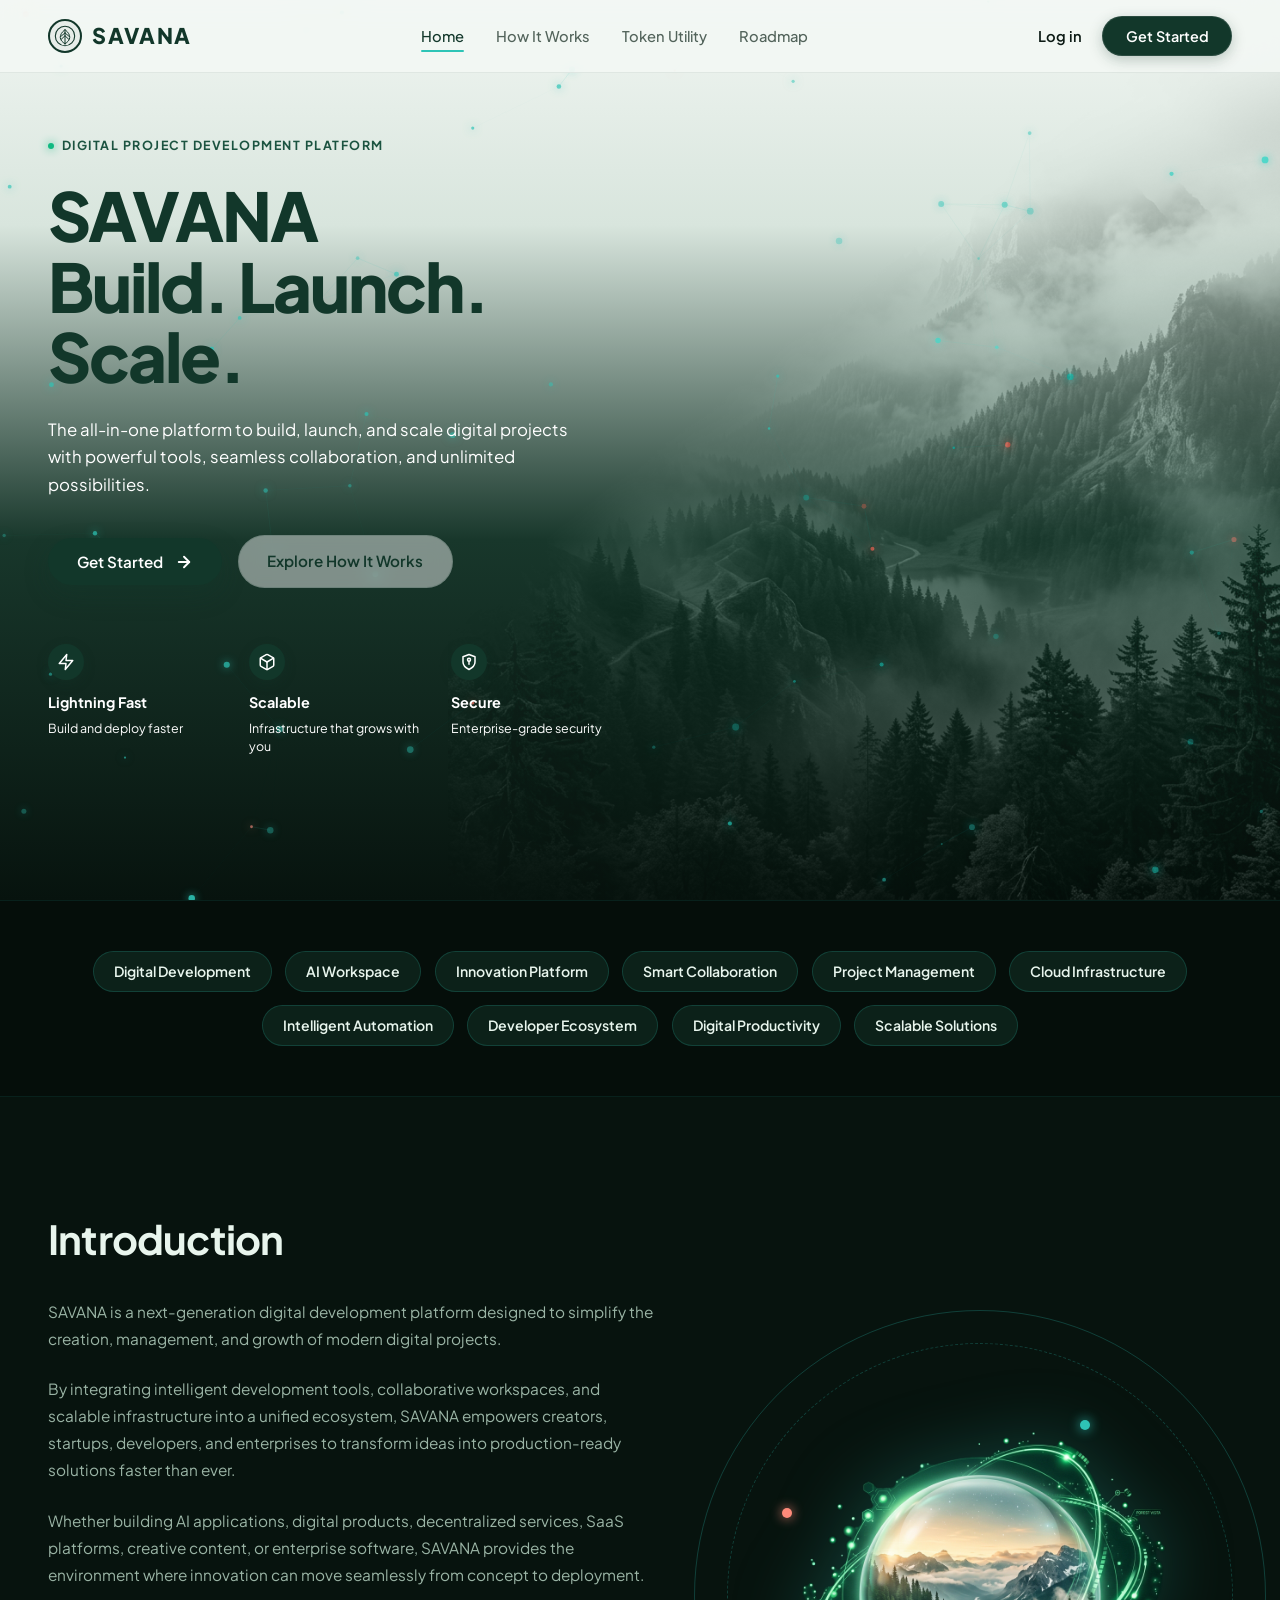
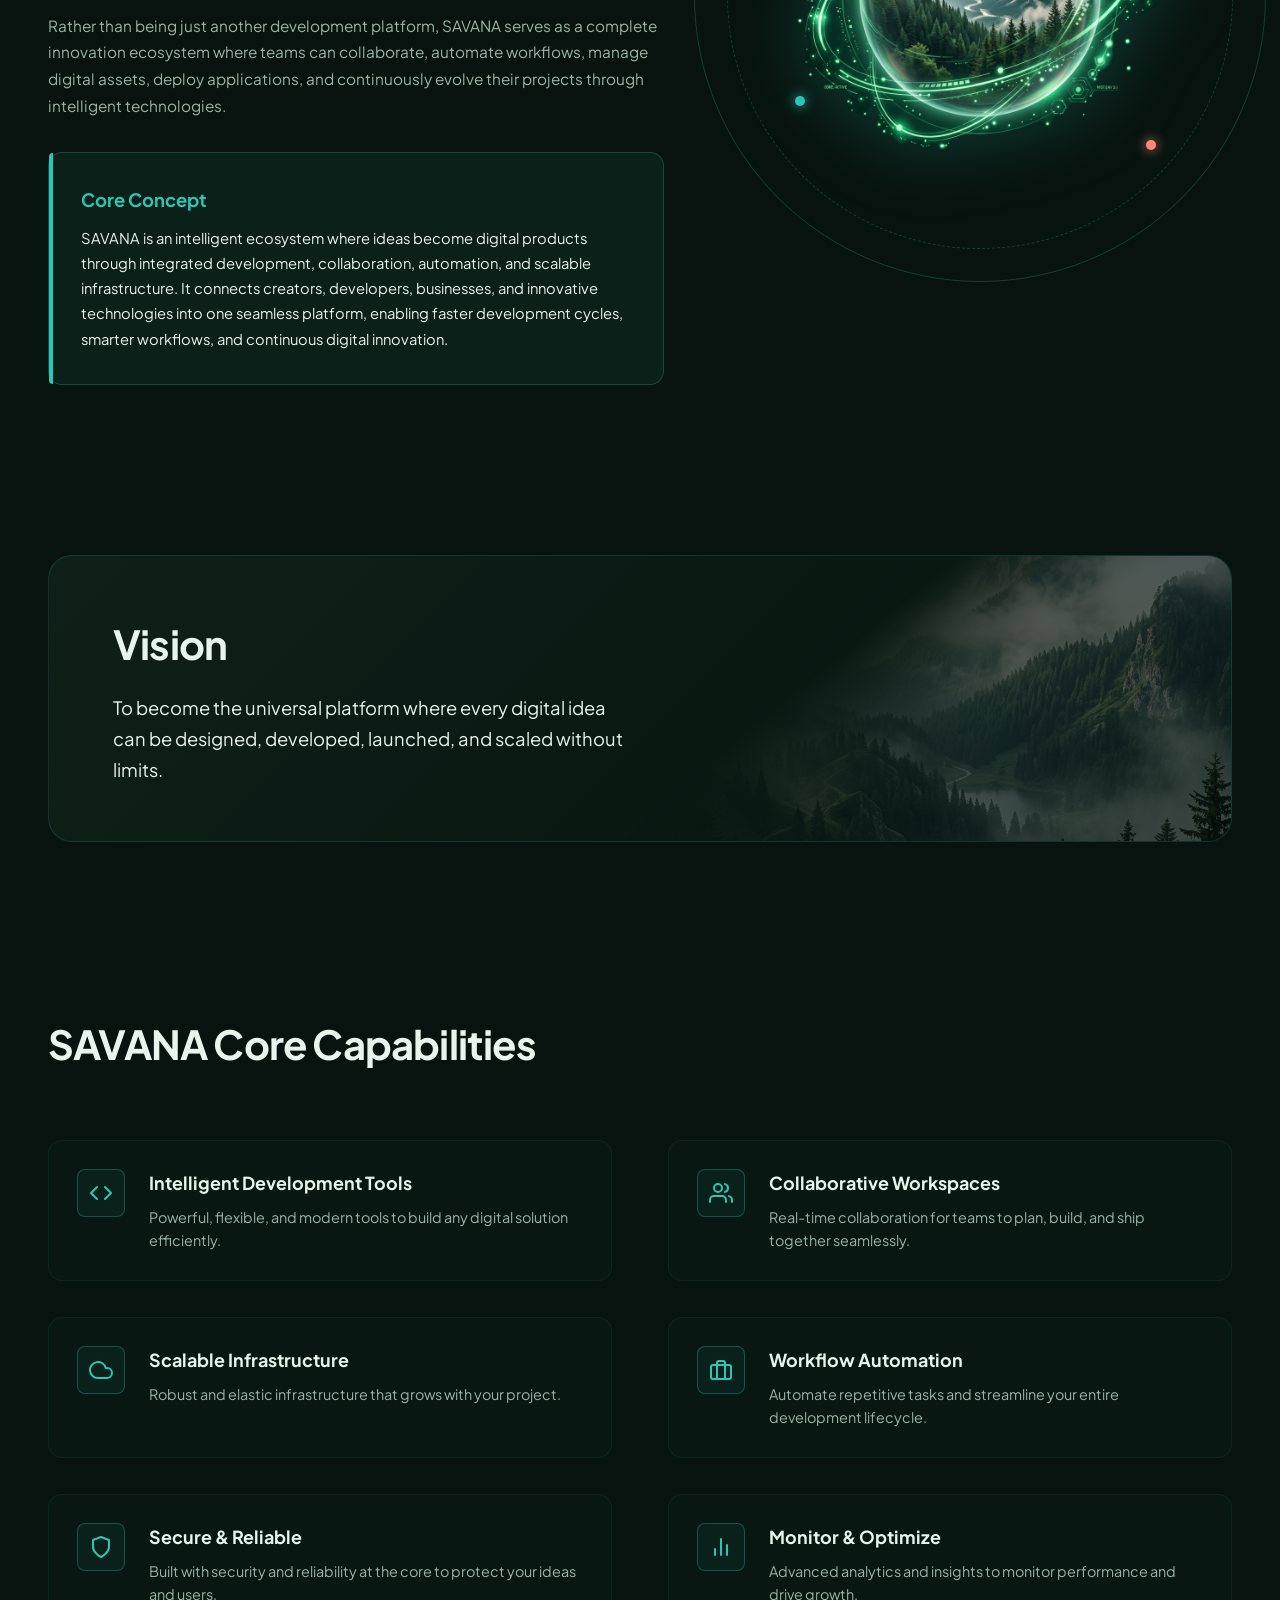
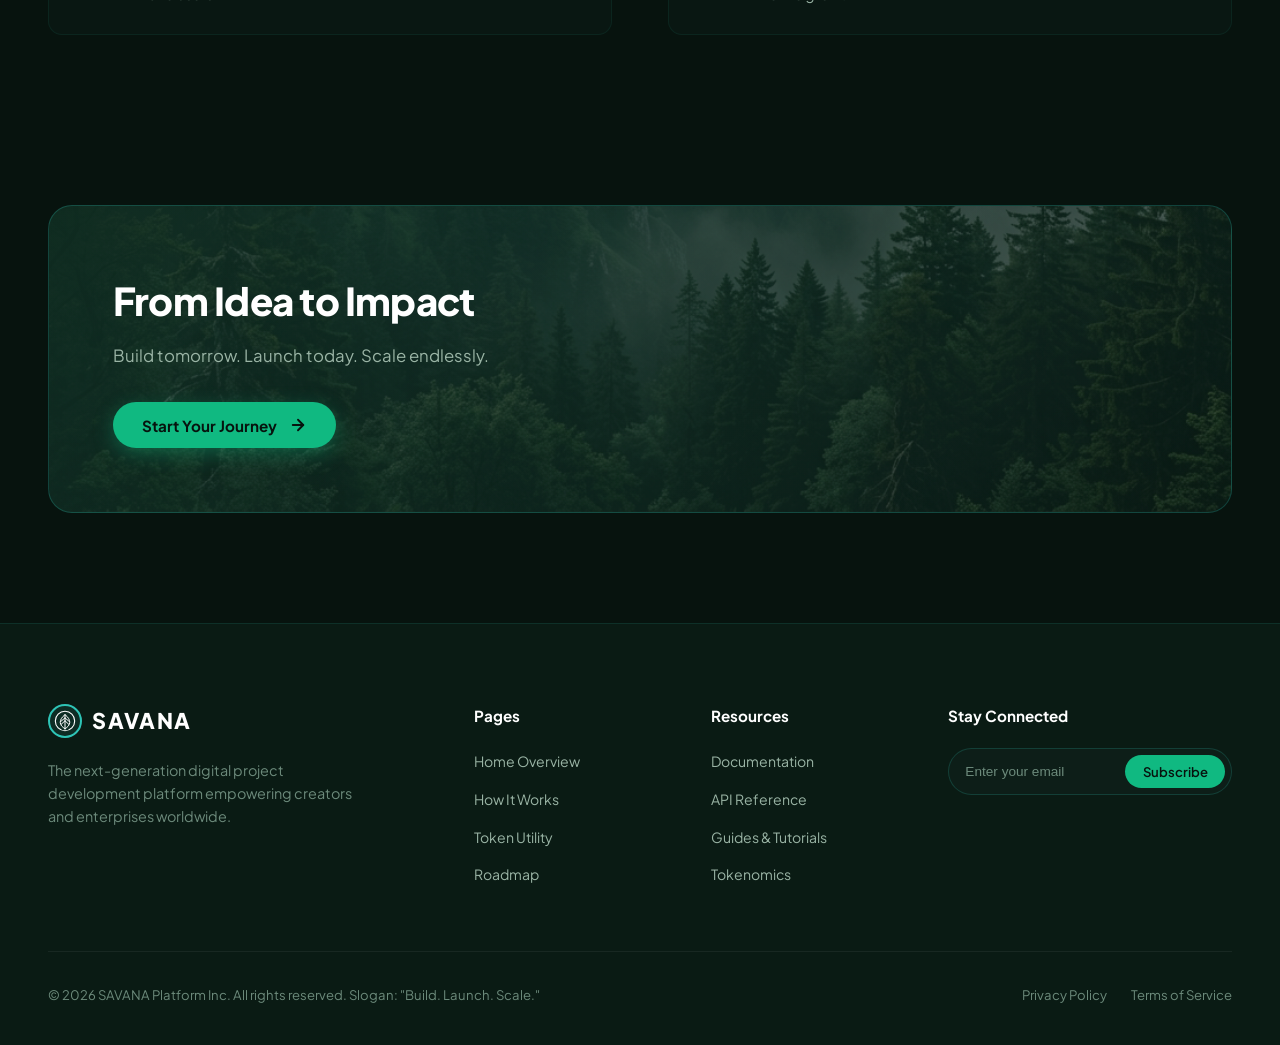
==== commit 3951e549: "Add files via upload" ====
--- a/index.html
+++ b/index.html
@@ -7,7 +7,9 @@
   <meta name="description" content="The all-in-one platform to build, launch, and scale digital projects with powerful tools, seamless collaboration, and unlimited possibilities.">
   
   <!-- Favicon -->
-  <link rel="icon" type="image/svg+xml" href="assets/logo.svg">
+  <link rel="icon" type="image/svg+xml" href="assets/favicon.svg">
+  <link rel="icon" type="image/png" sizes="32x32" href="assets/favicon.png">
+  <link rel="apple-touch-icon" sizes="180x180" href="assets/apple-touch-icon.png">
   
   <!-- Google Fonts -->
   <link rel="preconnect" href="https://fonts.googleapis.com">
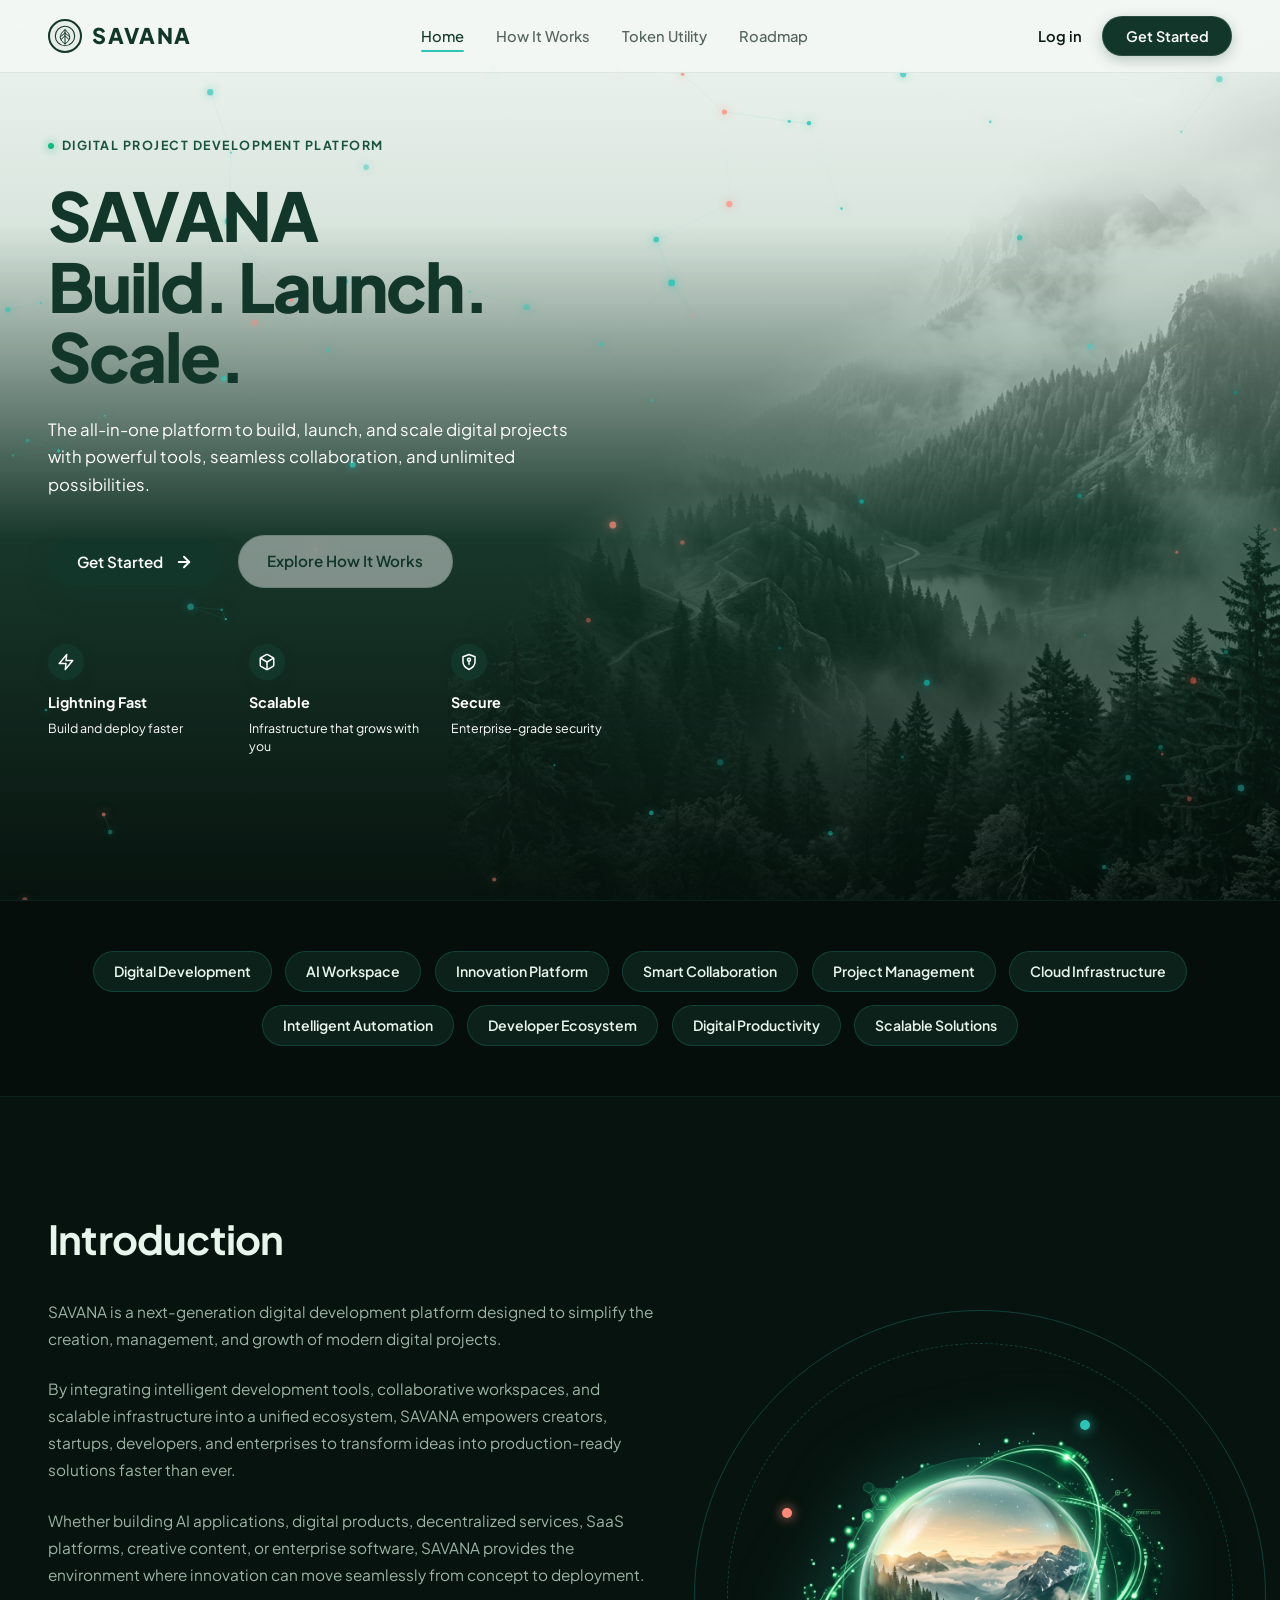
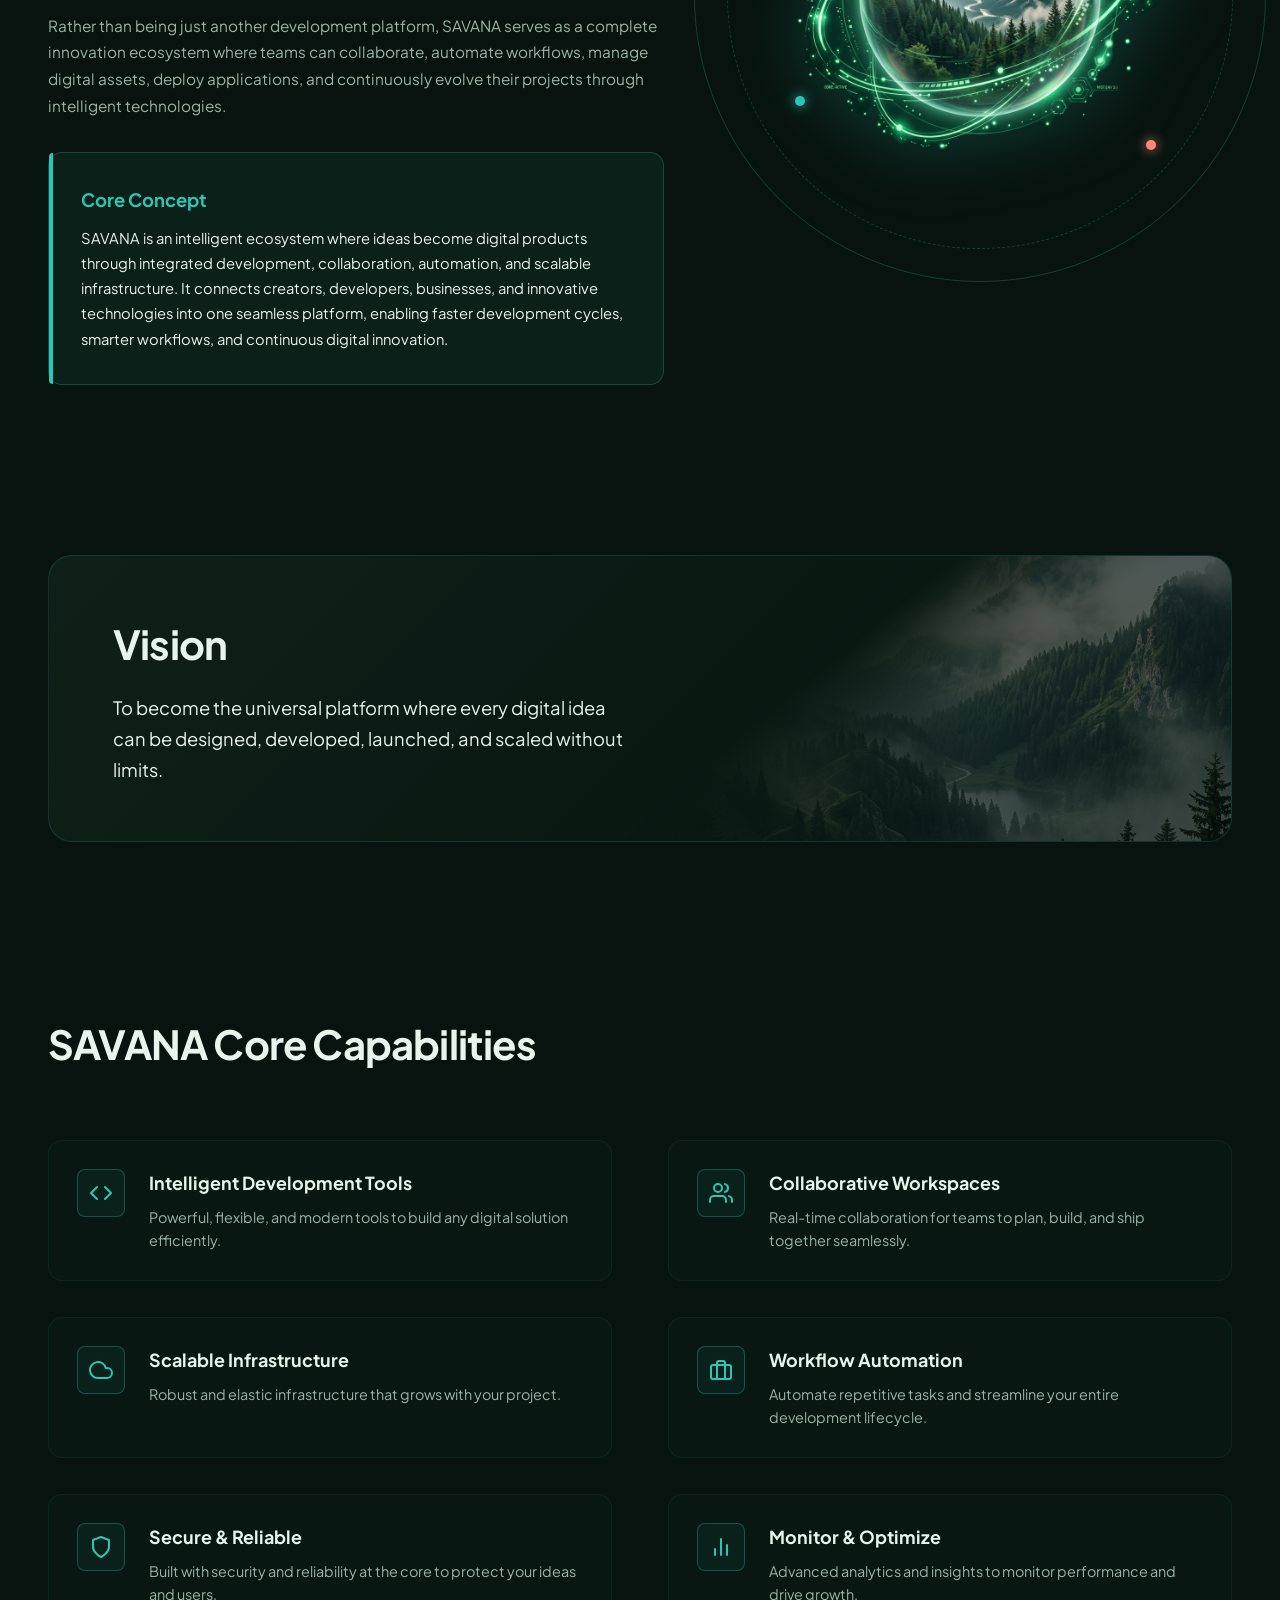
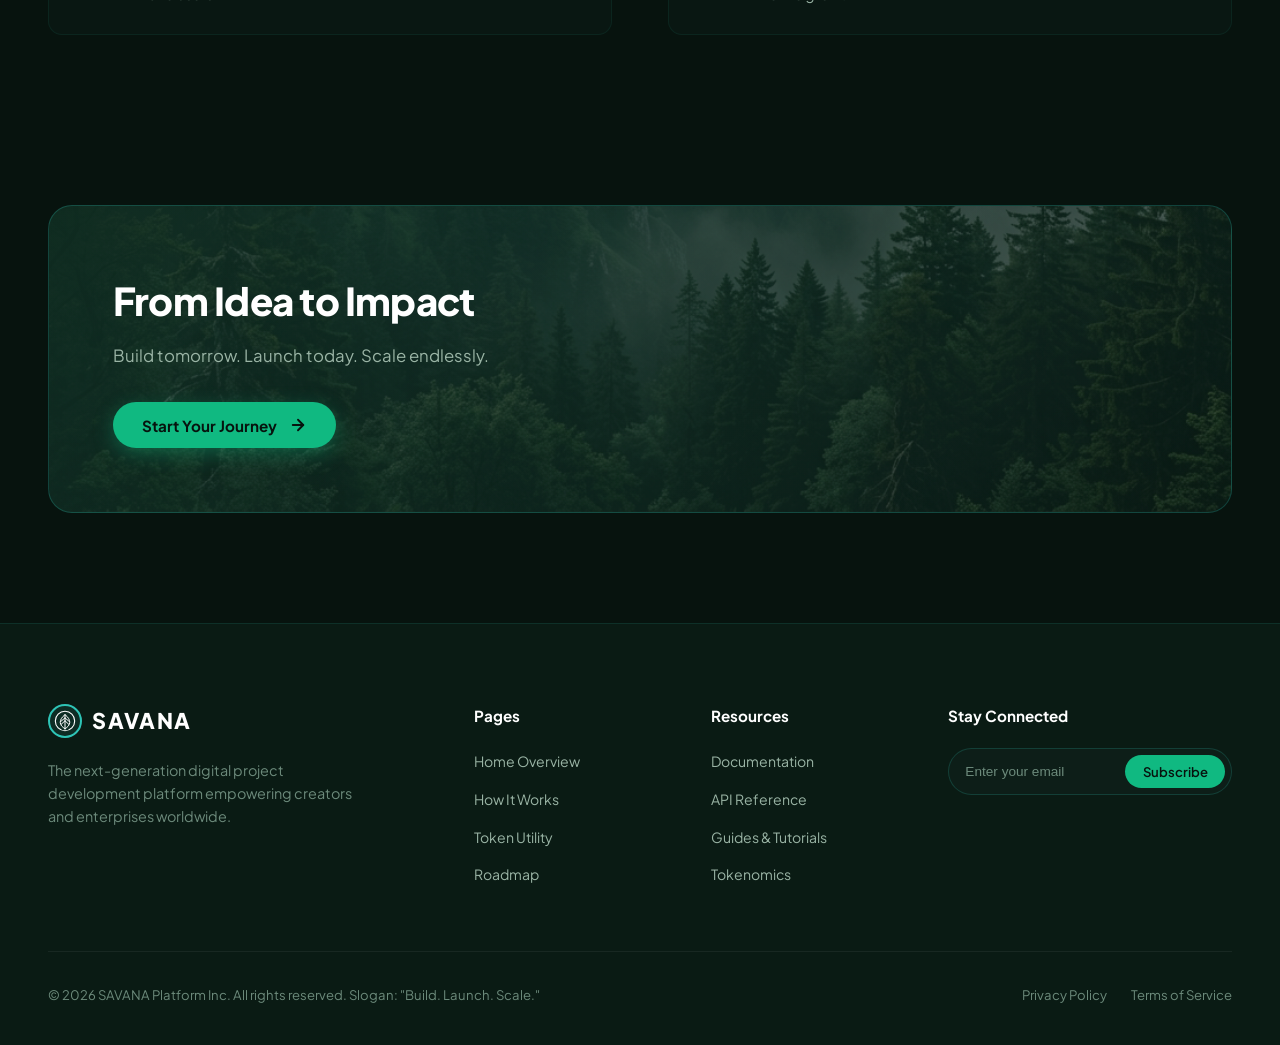
==== commit a64c3a08: "Update index.html" ====
--- a/index.html
+++ b/index.html
@@ -3,6 +3,7 @@
 <head>
   <meta charset="UTF-8">
   <meta name="viewport" content="width=device-width, initial-scale=1.0">
+  <meta name="virtual-protocol-site-verification" content="58eaf63f67a7a8db23c8b459c8526bf6" />
   <title>SAVANA - Build. Launch. Scale. | Digital Project Development Platform</title>
   <meta name="description" content="The all-in-one platform to build, launch, and scale digital projects with powerful tools, seamless collaboration, and unlimited possibilities.">
   
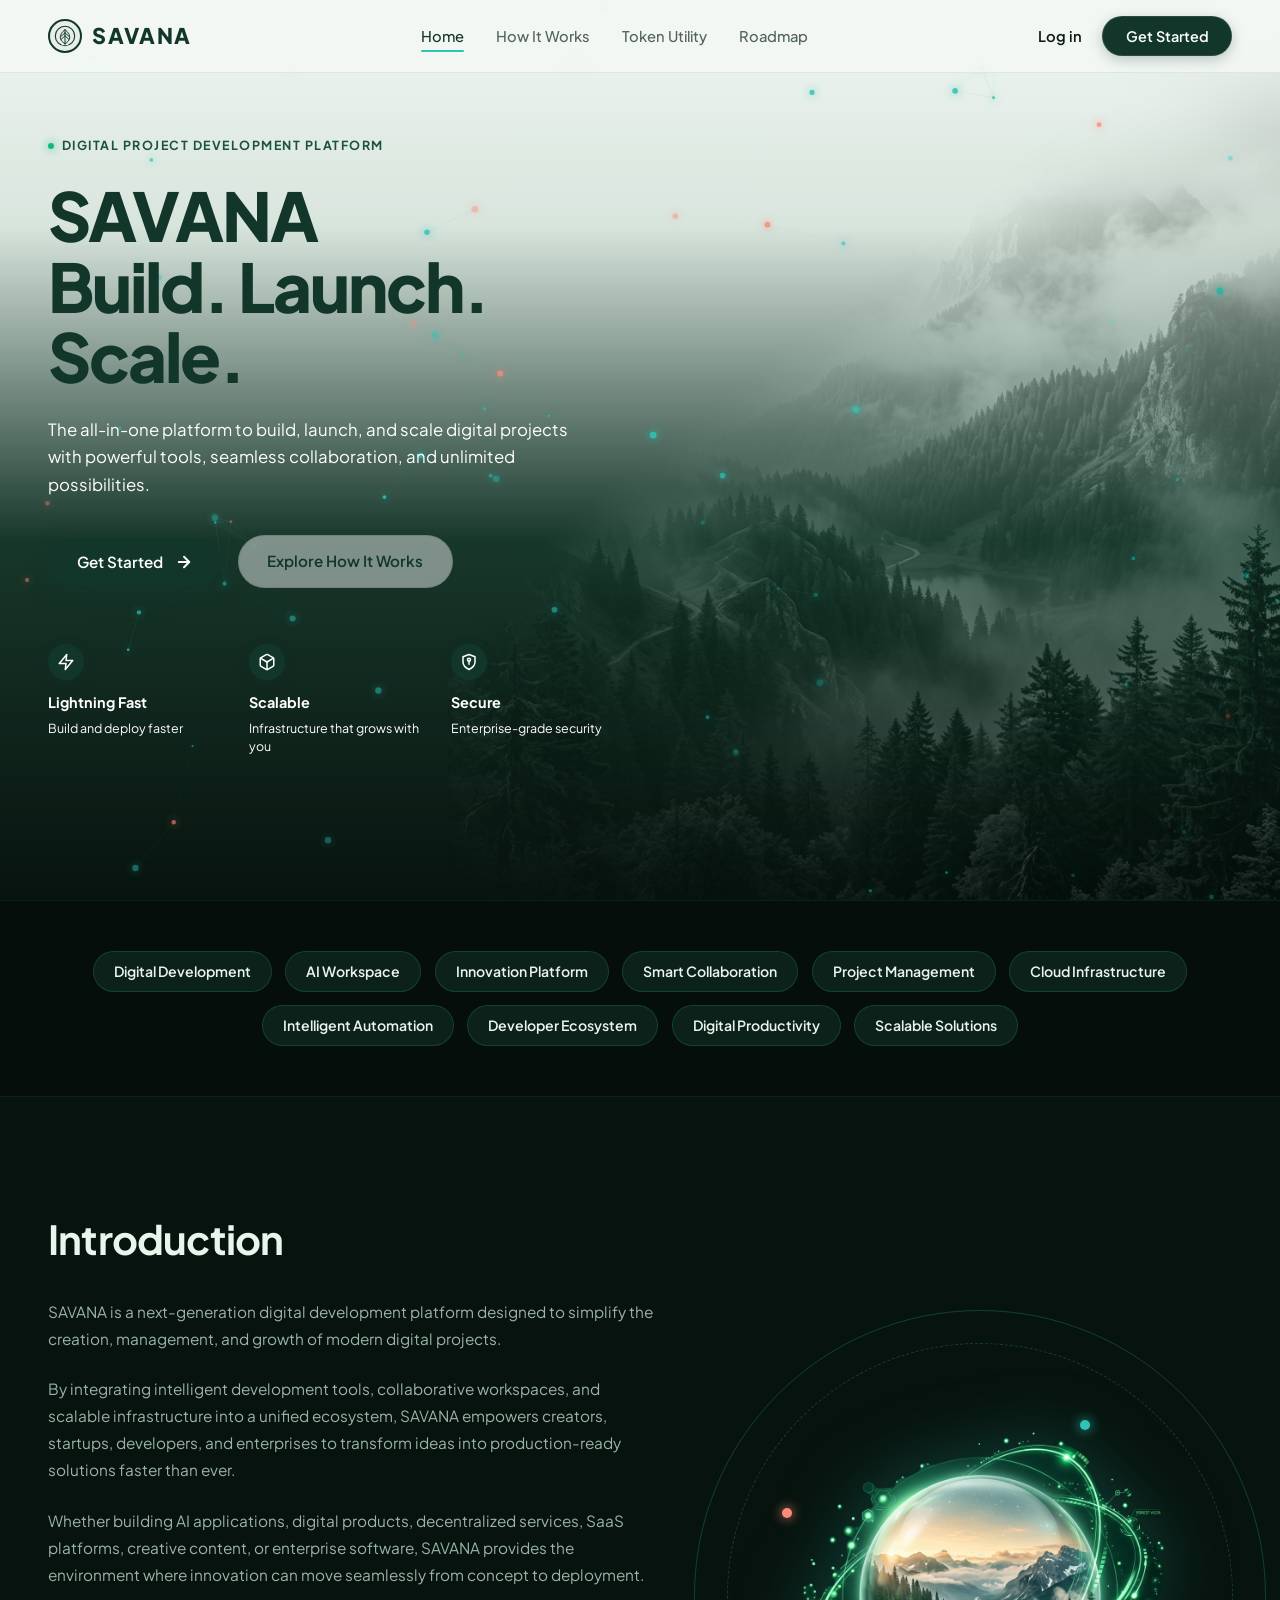
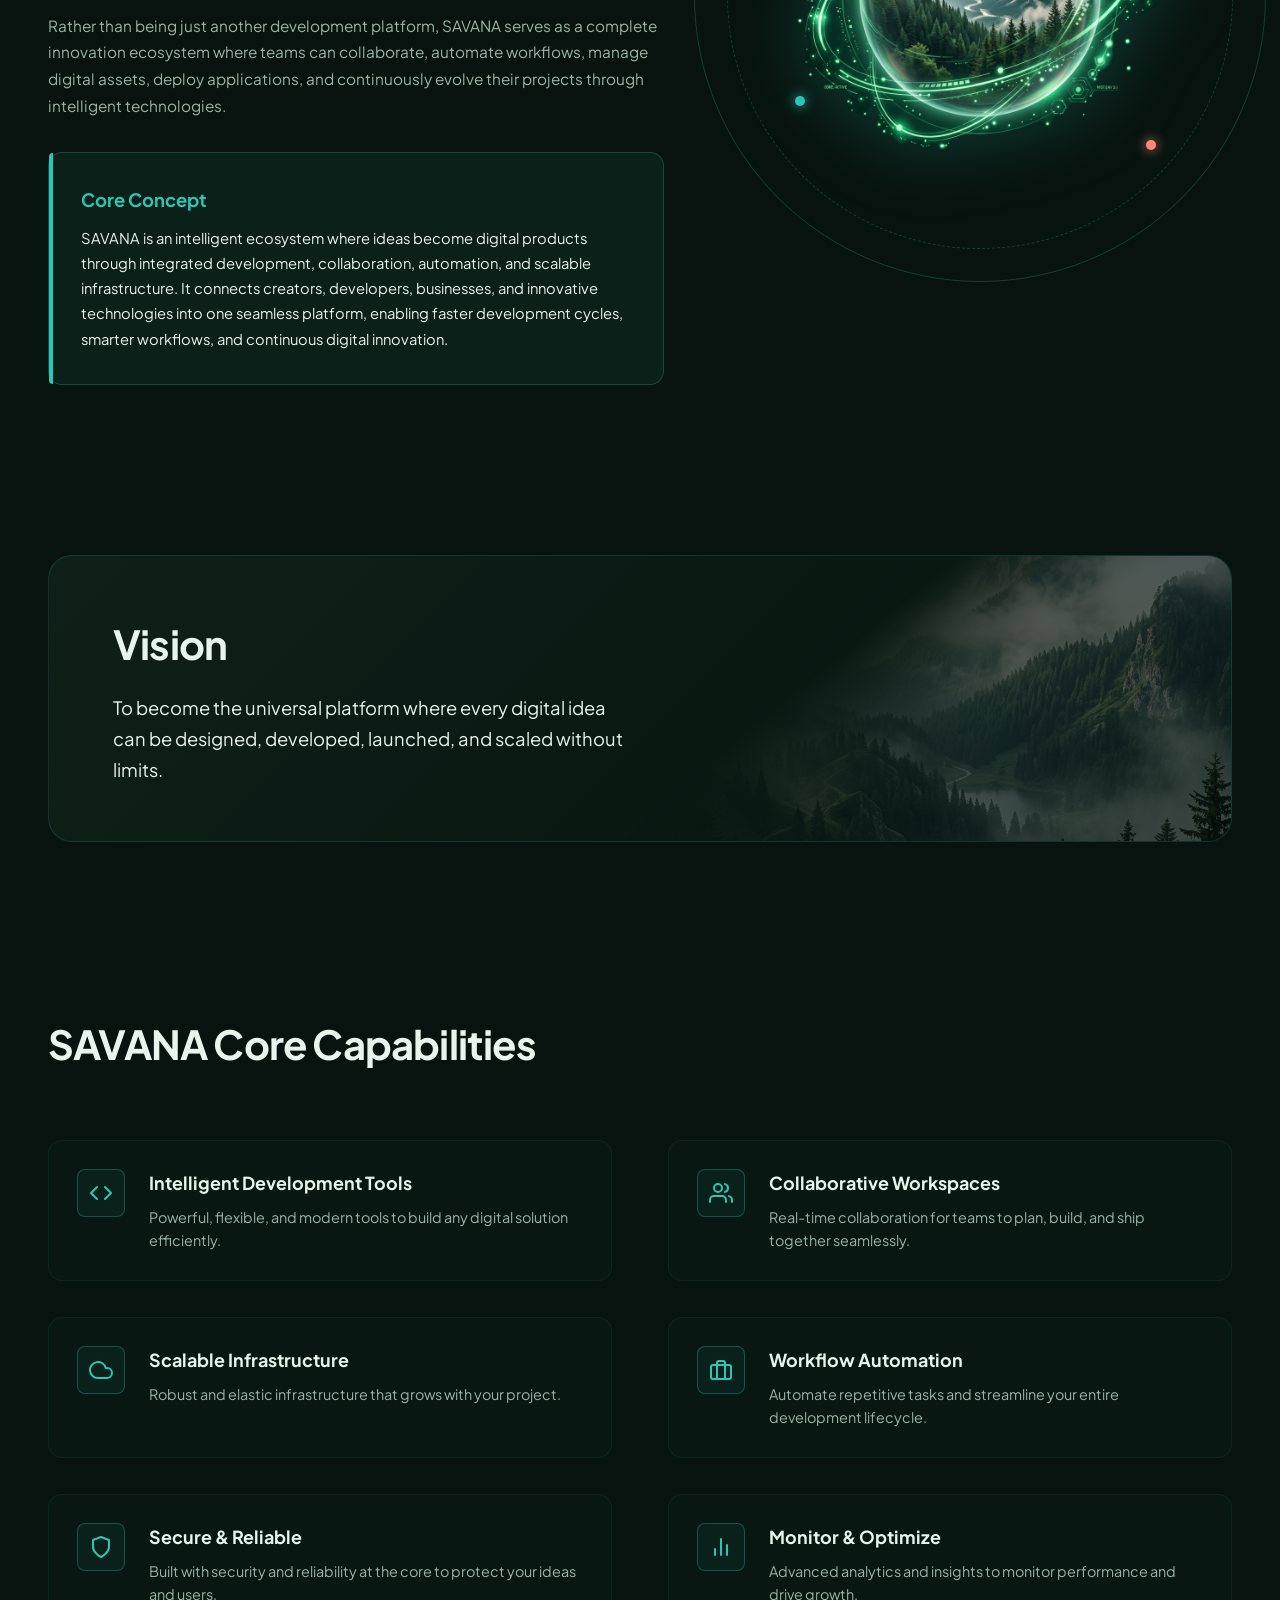
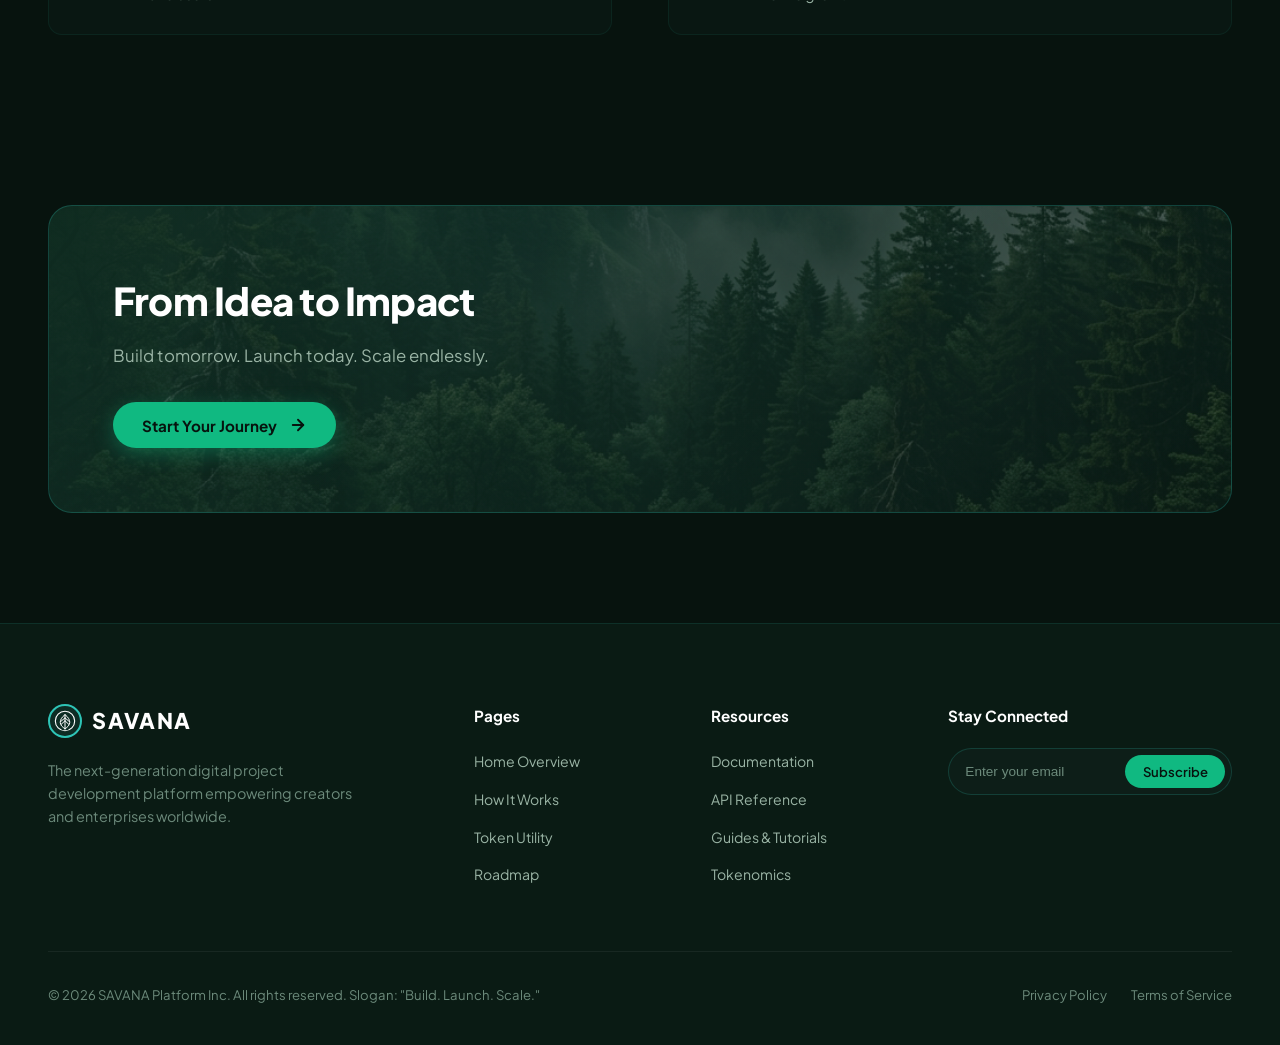
==== commit 0d077c64: "Update index.html" ====
--- a/index.html
+++ b/index.html
@@ -3,7 +3,7 @@
 <head>
   <meta charset="UTF-8">
   <meta name="viewport" content="width=device-width, initial-scale=1.0">
-  <meta name="virtual-protocol-site-verification" content="58eaf63f67a7a8db23c8b459c8526bf6" />
+  <meta name="virtual-protocol-site-verification" content="3bbd65cb1d0b9074497375351c12076a" />
   <title>SAVANA - Build. Launch. Scale. | Digital Project Development Platform</title>
   <meta name="description" content="The all-in-one platform to build, launch, and scale digital projects with powerful tools, seamless collaboration, and unlimited possibilities.">
   
